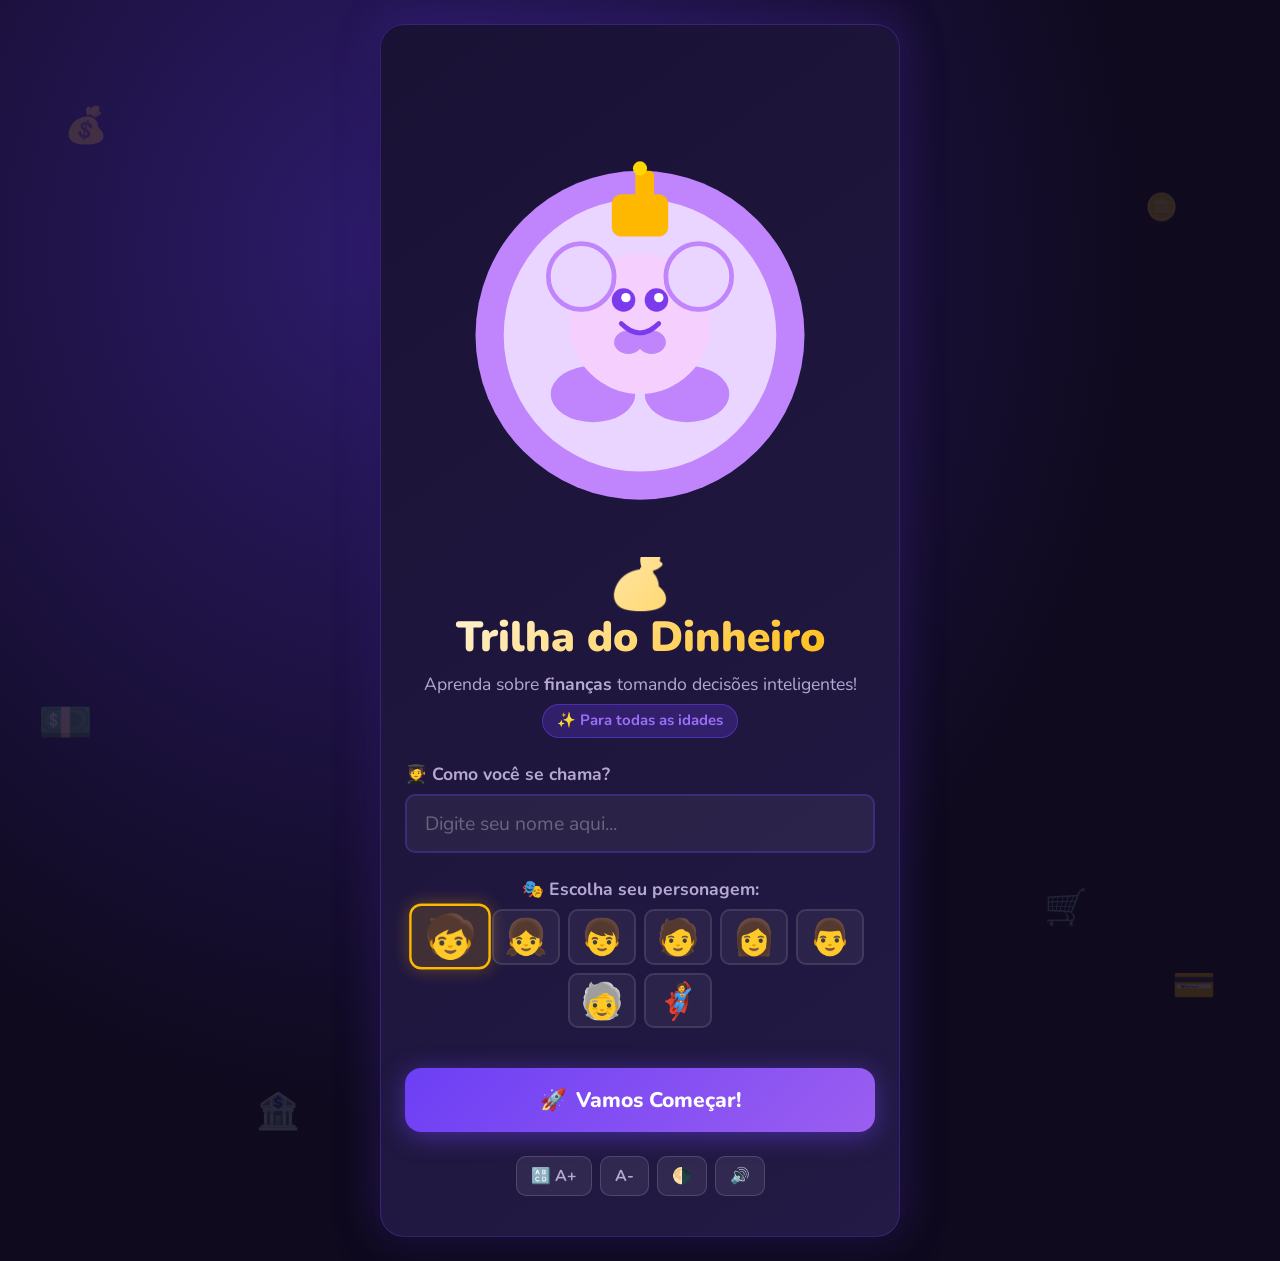
==== trilha-financeira/index.html @ 8b94f1dd "Add files via upload" ====
<!DOCTYPE html>
<html lang="pt-BR">
<head>
  <meta charset="UTF-8" />
  <meta name="viewport" content="width=device-width, initial-scale=1.0" />
  <title>Trilha do Dinheiro 💰 — Aprenda sobre Finanças!</title>
  <meta name="description" content="Jogo educativo de trilha financeira para alunos aprenderem sobre dinheiro, economias e escolhas inteligentes." />
  <link rel="preconnect" href="https://fonts.googleapis.com" />
  <link rel="preconnect" href="https://fonts.gstatic.com" crossorigin />
  <link href="https://fonts.googleapis.com/css2?family=Nunito:wght@400;600;700;800;900&display=swap" rel="stylesheet" />
  <link rel="stylesheet" href="style.css" />
</head>
<body>

  <!-- SKIP LINK para acessibilidade -->
  <a href="#main-content" class="skip-link">Pular para o conteúdo principal</a>

  <!-- TELA 1: BEM-VINDO -->
  <div id="screen-welcome" class="screen active" role="main" aria-label="Tela de boas-vindas">
    <div class="welcome-bg">
      <div class="floating-coins" aria-hidden="true">
        <span class="coin c1">💰</span>
        <span class="coin c2">🪙</span>
        <span class="coin c3">💵</span>
        <span class="coin c4">🏦</span>
        <span class="coin c5">💳</span>
        <span class="coin c6">🛒</span>
      </div>
      <div class="welcome-card" id="main-content">
        <div class="mascot-container" aria-hidden="true">
          <img src="mascot.svg" alt="" class="mascot-img" id="mascot-welcome" />
        </div>
        <h1 class="welcome-title">
          <span class="emoji-big" aria-hidden="true">💰</span><br />
          Trilha do Dinheiro
        </h1>
        <p class="welcome-subtitle">
          Aprenda sobre <strong>finanças</strong> tomando decisões inteligentes!<br />
          <span class="tag-badge">✨ Para todas as idades</span>
        </p>

        <div class="name-section">
          <label for="player-name" class="name-label">
            <span aria-hidden="true">🧑‍🎓</span> Como você se chama?
          </label>
          <input
            type="text"
            id="player-name"
            class="name-input"
            placeholder="Digite seu nome aqui..."
            maxlength="30"
            aria-required="true"
            autocomplete="given-name"
          />
        </div>

        <div class="avatar-section" role="group" aria-label="Escolha seu avatar">
          <p class="avatar-label"><span aria-hidden="true">🎭</span> Escolha seu personagem:</p>
          <div class="avatar-grid">
            <button class="avatar-btn active" data-avatar="🧒" aria-label="Criança" aria-pressed="true">🧒</button>
            <button class="avatar-btn" data-avatar="👧" aria-label="Menina" aria-pressed="false">👧</button>
            <button class="avatar-btn" data-avatar="👦" aria-label="Menino" aria-pressed="false">👦</button>
            <button class="avatar-btn" data-avatar="🧑" aria-label="Jovem" aria-pressed="false">🧑</button>
            <button class="avatar-btn" data-avatar="👩" aria-label="Mulher jovem" aria-pressed="false">👩</button>
            <button class="avatar-btn" data-avatar="👨" aria-label="Homem jovem" aria-pressed="false">👨</button>
            <button class="avatar-btn" data-avatar="🧓" aria-label="Pessoa mais velha" aria-pressed="false">🧓</button>
            <button class="avatar-btn" data-avatar="🦸" aria-label="Super-herói" aria-pressed="false">🦸</button>
          </div>
        </div>

        <button id="start-btn" class="btn-primary pulse-anim" aria-label="Iniciar o jogo">
          <span aria-hidden="true">🚀</span> Vamos Começar!
        </button>

        <div class="accessibility-bar" role="group" aria-label="Opções de acessibilidade">
          <button class="acc-btn" id="btn-fontup" title="Aumentar letra" aria-label="Aumentar tamanho da letra">
            <span aria-hidden="true">🔠</span> A+
          </button>
          <button class="acc-btn" id="btn-fontdown" title="Diminuir letra" aria-label="Diminuir tamanho da letra">
            A-
          </button>
          <button class="acc-btn" id="btn-contrast" title="Alto contraste" aria-label="Alternar alto contraste">
            <span aria-hidden="true">🌗</span>
          </button>
          <button class="acc-btn" id="btn-audio" title="Leitura em voz alta" aria-label="Ativar ou desativar leitura em voz alta">
            <span aria-hidden="true">🔊</span>
          </button>
        </div>
      </div>
    </div>
  </div>

  <!-- TELA 2: JOGO -->
  <div id="screen-game" class="screen" role="main" aria-label="Tela do jogo" aria-live="polite">
    <!-- HUD -->
    <header class="hud" role="banner">
      <div class="hud-player">
        <span id="hud-avatar" class="hud-avatar" aria-hidden="true">🧒</span>
        <span id="hud-name" class="hud-name">Jogador</span>
      </div>
      <div class="hud-center">
        <div class="hud-stat" role="status" aria-label="Dinheiro atual">
          <span aria-hidden="true">💵</span>
          <span id="hud-money">R$ 100,00</span>
        </div>
        <div class="hud-stat" role="status" aria-label="Poupança atual">
          <span aria-hidden="true">🏦</span>
          <span id="hud-savings">R$ 0,00</span>
        </div>
        <div class="hud-stat" role="status" aria-label="Felicidade">
          <span aria-hidden="true">😊</span>
          <span id="hud-happiness">5/10</span>
        </div>
      </div>
      <div class="hud-progress">
        <span class="progress-label" aria-label="Progresso do jogo">Fase <span id="hud-phase">1</span>/10</span>
        <div class="progress-bar-wrap" role="progressbar" aria-valuenow="1" aria-valuemin="1" aria-valuemax="10">
          <div class="progress-bar-fill" id="progress-fill"></div>
        </div>
      </div>
    </header>

    <!-- TRILHA VISUAL -->
    <div class="trail-container" aria-hidden="true">
      <div class="trail-track" id="trail-track"></div>
    </div>

    <!-- CARD DO CENÁRIO -->
    <main class="scenario-area">
      <div class="scenario-card" id="scenario-card">
        <div class="scenario-header">
          <span class="scenario-icon" id="scenario-icon" aria-hidden="true">🏠</span>
          <div>
            <h2 class="scenario-phase" id="scenario-phase-label">Fase 1 de 10</h2>
            <h3 class="scenario-title" id="scenario-title">Título do cenário</h3>
          </div>
        </div>
        <div class="scenario-tip-banner" id="tip-banner" role="note" aria-label="Dica educacional">
          <span aria-hidden="true">💡</span> <span id="tip-text"></span>
        </div>
        <p class="scenario-desc" id="scenario-desc">Descrição do cenário</p>

        <div class="choices-grid" id="choices-grid" role="group" aria-label="Suas escolhas"></div>

        <button class="btn-audio-scenario" id="btn-read-aloud" aria-label="Ler cenário em voz alta">
          <span aria-hidden="true">🔊</span> Ouvir
        </button>
      </div>
    </main>
  </div>

  <!-- TELA 3: FEEDBACK DA ESCOLHA -->
  <div id="screen-feedback" class="screen" role="dialog" aria-modal="true" aria-label="Resultado da sua escolha">
    <div class="feedback-card" id="feedback-card">
      <div class="feedback-emoji" id="feedback-emoji" aria-hidden="true">🎉</div>
      <h2 class="feedback-title" id="feedback-title">Boa escolha!</h2>
      <p class="feedback-msg" id="feedback-msg">Mensagem de feedback</p>
      <div class="feedback-changes" id="feedback-changes" aria-live="polite"></div>
      <div class="feedback-lesson" id="feedback-lesson" role="note">
        <span aria-hidden="true">📚</span> <span id="lesson-text"></span>
      </div>
      <button class="btn-primary" id="btn-next" aria-label="Continuar para a próxima fase">
        <span aria-hidden="true">➡️</span> Continuar
      </button>
    </div>
  </div>

  <!-- TELA 4: FIM DO JOGO -->
  <div id="screen-end" class="screen" role="main" aria-label="Tela de resultado final">
    <div class="end-card">
      <div class="end-confetti" aria-hidden="true" id="confetti-area"></div>
      <div class="end-avatar" id="end-avatar" aria-hidden="true">🧒</div>
      <h1 class="end-title">Parabéns, <span id="end-name">Jogador</span>!</h1>
      <p class="end-subtitle" id="end-subtitle">Você completou a Trilha do Dinheiro!</p>

      <div class="end-stats">
        <div class="end-stat-card">
          <span aria-hidden="true">💵</span>
          <strong>Dinheiro Final</strong>
          <span id="end-money">R$ 0,00</span>
        </div>
        <div class="end-stat-card">
          <span aria-hidden="true">🏦</span>
          <strong>Poupança</strong>
          <span id="end-savings">R$ 0,00</span>
        </div>
        <div class="end-stat-card">
          <span aria-hidden="true">😊</span>
          <strong>Felicidade</strong>
          <span id="end-happiness">0/10</span>
        </div>
      </div>

      <div class="medal-area" id="medal-area" aria-label="Sua medalha" role="img"></div>

      <div class="lessons-recap" id="lessons-recap" aria-label="Lições aprendidas">
        <h2><span aria-hidden="true">📚</span> O que você aprendeu:</h2>
        <ul id="lessons-list"></ul>
      </div>

      <div class="end-actions">
        <button class="btn-primary" id="btn-restart" aria-label="Jogar novamente">
          <span aria-hidden="true">🔄</span> Jogar Novamente
        </button>
        <button class="btn-secondary" id="btn-share" aria-label="Compartilhar resultado">
          <span aria-hidden="true">🌟</span> Compartilhar
        </button>
      </div>
    </div>
  </div>

  <!-- Mascot SVG inline embutido como fallback -->
  <script src="game.js"></script>
</body>
</html>
---- trilha-financeira/style.css ----
/* ============================================================
   TRILHA DO DINHEIRO — CSS Principal
   Design inclusivo, vibrante e acessível
   ============================================================ */

/* ── Design Tokens ──────────────────────────────────────── */
:root {
  --clr-primary:       #6C3FF5;
  --clr-primary-light: #9B6FF8;
  --clr-secondary:     #FFB800;
  --clr-success:       #22C55E;
  --clr-danger:        #EF4444;
  --clr-warning:       #F59E0B;
  --clr-info:          #3B82F6;

  --bg-dark:   #0F0A1E;
  --bg-card:   #1A1235;
  --bg-card2:  #231A45;
  --text-main: #F0ECF8;
  --text-mute: #B5A9D4;

  --radius-lg: 24px;
  --radius-md: 16px;
  --radius-sm: 10px;

  --shadow-glow: 0 0 40px rgba(108,63,245,0.4);
  --shadow-card: 0 8px 40px rgba(0,0,0,0.5);

  --font-size-base: 1.1rem;
  --transition: 0.25s ease;

  --space-sm: 8px;
  --space-md: 16px;
  --space-lg: 24px;
  --space-xl: 40px;
}

/* ── Alto Contraste ──────────────────────────────────────── */
body.high-contrast {
  --clr-primary:       #FFFF00;
  --clr-secondary:     #00FFFF;
  --bg-dark:           #000000;
  --bg-card:           #111111;
  --bg-card2:          #1A1A1A;
  --text-main:         #FFFFFF;
  --text-mute:         #DDDDDD;
  --shadow-glow:       0 0 20px #FFFF00;
}

/* ── Reset & Base ─────────────────────────────────────────── */
*, *::before, *::after { box-sizing: border-box; margin: 0; padding: 0; }

html {
  font-size: var(--font-size-base);
  scroll-behavior: smooth;
}

body {
  font-family: 'Nunito', sans-serif;
  background: var(--bg-dark);
  color: var(--text-main);
  min-height: 100vh;
  overflow-x: hidden;
}

/* ── Skip Link ────────────────────────────────────────────── */
.skip-link {
  position: absolute;
  top: -100px;
  left: 16px;
  background: var(--clr-primary);
  color: #fff;
  padding: 10px 20px;
  border-radius: var(--radius-sm);
  font-weight: 800;
  z-index: 9999;
  transition: top var(--transition);
}
.skip-link:focus { top: 16px; }

/* ── Screens ─────────────────────────────────────────────── */
.screen {
  display: none;
  min-height: 100vh;
}
.screen.active { display: flex; flex-direction: column; }

/* ══════════════════════════════════════════════════════════
   TELA 1 — BOAS-VINDAS
   ══════════════════════════════════════════════════════════ */
.welcome-bg {
  min-height: 100vh;
  background: radial-gradient(ellipse at 30% 20%, #2D1B6B 0%, #0F0A1E 60%),
              radial-gradient(ellipse at 80% 80%, #1A0F3A 0%, transparent 60%);
  display: flex;
  align-items: center;
  justify-content: center;
  padding: var(--space-lg);
  position: relative;
  overflow: hidden;
}

/* Moedas flutuantes decorativas */
.floating-coins {
  position: absolute;
  inset: 0;
  pointer-events: none;
}
.coin {
  position: absolute;
  font-size: 2rem;
  animation: floatCoin 6s ease-in-out infinite;
  opacity: 0.15;
}
.c1 { top: 8%;  left: 5%;  animation-delay: 0s;   }
.c2 { top: 15%; right: 8%; animation-delay: 1s;   font-size: 1.5rem; }
.c3 { top: 55%; left: 3%;  animation-delay: 2s;   font-size: 2.5rem; }
.c4 { bottom: 10%; left: 20%; animation-delay: 0.5s; }
.c5 { bottom: 20%; right: 5%; animation-delay: 1.5s; }
.c6 { top: 70%; right: 15%; animation-delay: 3s;  }

@keyframes floatCoin {
  0%, 100% { transform: translateY(0) rotate(0deg); }
  50%       { transform: translateY(-20px) rotate(15deg); }
}

/* Card de boas-vindas */
.welcome-card {
  background: linear-gradient(145deg, var(--bg-card), var(--bg-card2));
  border: 1px solid rgba(108,63,245,0.3);
  border-radius: var(--radius-lg);
  padding: var(--space-xl) var(--space-lg);
  max-width: 520px;
  width: 100%;
  box-shadow: var(--shadow-card), var(--shadow-glow);
  position: relative;
  z-index: 2;
  text-align: center;
}

.mascot-container { margin-bottom: var(--space-md); }
.mascot-img {
  width: 110px;
  height: 110px;
  object-fit: contain;
  filter: drop-shadow(0 4px 20px rgba(108,63,245,0.5));
}

.emoji-big { font-size: 3rem; line-height: 1; }

.welcome-title {
  font-size: 2.4rem;
  font-weight: 900;
  background: linear-gradient(135deg, #fff 0%, var(--clr-secondary) 100%);
  -webkit-background-clip: text;
  -webkit-text-fill-color: transparent;
  background-clip: text;
  line-height: 1.2;
  margin-bottom: var(--space-sm);
}

.welcome-subtitle {
  color: var(--text-mute);
  font-size: 1rem;
  line-height: 1.6;
  margin-bottom: var(--space-lg);
}

.tag-badge {
  display: inline-block;
  background: rgba(108,63,245,0.25);
  border: 1px solid rgba(108,63,245,0.5);
  color: var(--clr-primary-light);
  padding: 4px 14px;
  border-radius: 999px;
  font-size: 0.85rem;
  font-weight: 700;
  margin-top: 6px;
}

/* Input de nome */
.name-section { margin-bottom: var(--space-lg); text-align: left; }
.name-label {
  display: block;
  font-size: 1rem;
  font-weight: 700;
  margin-bottom: var(--space-sm);
  color: var(--text-mute);
}
.name-input {
  width: 100%;
  padding: 14px 18px;
  border-radius: var(--radius-sm);
  border: 2px solid rgba(108,63,245,0.3);
  background: rgba(255,255,255,0.05);
  color: var(--text-main);
  font-family: 'Nunito', sans-serif;
  font-size: 1.1rem;
  transition: border-color var(--transition), box-shadow var(--transition);
  outline: none;
}
.name-input:focus {
  border-color: var(--clr-primary);
  box-shadow: 0 0 0 4px rgba(108,63,245,0.2);
}
.name-input::placeholder { color: rgba(255,255,255,0.3); }

/* Avatares */
.avatar-section { margin-bottom: var(--space-lg); }
.avatar-label {
  font-size: 1rem;
  font-weight: 700;
  color: var(--text-mute);
  margin-bottom: var(--space-sm);
}
.avatar-grid {
  display: flex;
  flex-wrap: wrap;
  gap: 8px;
  justify-content: center;
}
.avatar-btn {
  font-size: 2rem;
  background: rgba(255,255,255,0.05);
  border: 2px solid rgba(255,255,255,0.1);
  border-radius: var(--radius-sm);
  padding: 8px 10px;
  cursor: pointer;
  transition: transform var(--transition), border-color var(--transition), background var(--transition);
  line-height: 1;
}
.avatar-btn:hover {
  transform: scale(1.15);
  border-color: var(--clr-primary-light);
}
.avatar-btn.active, .avatar-btn[aria-pressed="true"] {
  border-color: var(--clr-secondary);
  background: rgba(255,184,0,0.15);
  transform: scale(1.2);
  box-shadow: 0 0 14px rgba(255,184,0,0.3);
}
.avatar-btn:focus-visible {
  outline: 3px solid var(--clr-secondary);
  outline-offset: 3px;
}

/* Botões principais */
.btn-primary {
  display: inline-flex;
  align-items: center;
  gap: 10px;
  justify-content: center;
  background: linear-gradient(135deg, var(--clr-primary), #9B5EF0);
  color: #fff;
  border: none;
  border-radius: var(--radius-md);
  padding: 18px 36px;
  font-family: 'Nunito', sans-serif;
  font-size: 1.2rem;
  font-weight: 800;
  cursor: pointer;
  transition: transform var(--transition), box-shadow var(--transition), filter var(--transition);
  width: 100%;
  box-shadow: 0 4px 24px rgba(108,63,245,0.5);
  margin-top: var(--space-md);
}
.btn-primary:hover  { transform: translateY(-3px); box-shadow: 0 8px 30px rgba(108,63,245,0.7); }
.btn-primary:active { transform: translateY(0); }
.btn-primary:focus-visible { outline: 3px solid var(--clr-secondary); outline-offset: 4px; }

.btn-secondary {
  display: inline-flex;
  align-items: center;
  gap: 10px;
  justify-content: center;
  background: transparent;
  color: var(--clr-secondary);
  border: 2px solid var(--clr-secondary);
  border-radius: var(--radius-md);
  padding: 16px 32px;
  font-family: 'Nunito', sans-serif;
  font-size: 1.1rem;
  font-weight: 800;
  cursor: pointer;
  transition: all var(--transition);
  width: 100%;
  margin-top: var(--space-md);
}
.btn-secondary:hover { background: rgba(255,184,0,0.1); transform: translateY(-2px); }
.btn-secondary:focus-visible { outline: 3px solid var(--clr-secondary); outline-offset: 4px; }

/* Pulse animação */
.pulse-anim { animation: pulseBtn 2.5s ease-in-out infinite; }
@keyframes pulseBtn {
  0%, 100% { box-shadow: 0 4px 24px rgba(108,63,245,0.5); }
  50%       { box-shadow: 0 4px 40px rgba(108,63,245,0.9), 0 0 60px rgba(108,63,245,0.3); }
}

/* Barra de acessibilidade */
.accessibility-bar {
  display: flex;
  gap: 8px;
  justify-content: center;
  margin-top: var(--space-lg);
  flex-wrap: wrap;
}
.acc-btn {
  background: rgba(255,255,255,0.07);
  border: 1px solid rgba(255,255,255,0.15);
  color: var(--text-mute);
  border-radius: var(--radius-sm);
  padding: 8px 14px;
  font-family: 'Nunito', sans-serif;
  font-size: 0.9rem;
  font-weight: 700;
  cursor: pointer;
  transition: all var(--transition);
}
.acc-btn:hover { background: rgba(108,63,245,0.2); color: #fff; border-color: var(--clr-primary); }
.acc-btn:focus-visible { outline: 3px solid var(--clr-secondary); outline-offset: 3px; }
.acc-btn.active { background: rgba(108,63,245,0.35); color: #fff; border-color: var(--clr-primary); }

/* ══════════════════════════════════════════════════════════
   TELA 2 — JOGO
   ══════════════════════════════════════════════════════════ */
#screen-game {
  background: linear-gradient(180deg, #0F0A1E 0%, #1A0F3A 100%);
}

/* HUD */
.hud {
  background: rgba(26,18,53,0.95);
  backdrop-filter: blur(12px);
  border-bottom: 1px solid rgba(108,63,245,0.25);
  padding: 12px var(--space-lg);
  display: flex;
  align-items: center;
  gap: var(--space-lg);
  flex-wrap: wrap;
  position: sticky;
  top: 0;
  z-index: 100;
}
.hud-player { display: flex; align-items: center; gap: 10px; }
.hud-avatar { font-size: 2rem; }
.hud-name   { font-weight: 800; font-size: 1rem; color: var(--text-main); }
.hud-center { display: flex; gap: var(--space-lg); flex: 1; justify-content: center; flex-wrap: wrap; }
.hud-stat {
  display: flex;
  align-items: center;
  gap: 6px;
  background: rgba(255,255,255,0.05);
  border: 1px solid rgba(255,255,255,0.1);
  border-radius: 999px;
  padding: 6px 16px;
  font-size: 0.95rem;
  font-weight: 700;
}
.hud-progress { display: flex; flex-direction: column; align-items: flex-end; gap: 4px; min-width: 120px; }
.progress-label { font-size: 0.85rem; color: var(--text-mute); font-weight: 700; }
.progress-bar-wrap {
  width: 120px;
  height: 8px;
  background: rgba(255,255,255,0.1);
  border-radius: 999px;
  overflow: hidden;
}
.progress-bar-fill {
  height: 100%;
  background: linear-gradient(90deg, var(--clr-primary), var(--clr-secondary));
  border-radius: 999px;
  width: 10%;
  transition: width 0.6s ease;
}

/* Trilha visual */
.trail-container {
  padding: var(--space-md) var(--space-lg);
  overflow-x: auto;
  scrollbar-width: thin;
  scrollbar-color: rgba(108,63,245,0.4) transparent;
}
.trail-track {
  display: flex;
  gap: 6px;
  align-items: center;
  min-width: max-content;
  padding: 8px 0;
}
.trail-step {
  width: 38px;
  height: 38px;
  border-radius: 50%;
  display: flex;
  align-items: center;
  justify-content: center;
  font-size: 1.1rem;
  border: 3px solid rgba(255,255,255,0.1);
  background: rgba(255,255,255,0.05);
  position: relative;
  transition: all 0.4s ease;
}
.trail-step.done    { background: var(--clr-success); border-color: var(--clr-success); }
.trail-step.current { background: var(--clr-primary); border-color: var(--clr-secondary); box-shadow: 0 0 18px rgba(108,63,245,0.6), 0 0 0 4px rgba(255,184,0,0.3); transform: scale(1.15); }
.trail-step.future  { opacity: 0.35; }
.trail-connector {
  width: 20px;
  height: 3px;
  background: rgba(255,255,255,0.1);
  border-radius: 2px;
}
.trail-connector.done { background: var(--clr-success); }

/* Área do cenário */
.scenario-area {
  flex: 1;
  display: flex;
  align-items: flex-start;
  justify-content: center;
  padding: var(--space-lg);
}

.scenario-card {
  background: linear-gradient(145deg, var(--bg-card), var(--bg-card2));
  border: 1px solid rgba(108,63,245,0.25);
  border-radius: var(--radius-lg);
  padding: var(--space-xl) var(--space-lg);
  max-width: 680px;
  width: 100%;
  box-shadow: var(--shadow-card);
  animation: fadeSlideUp 0.4s ease;
}

@keyframes fadeSlideUp {
  from { opacity: 0; transform: translateY(24px); }
  to   { opacity: 1; transform: translateY(0); }
}

.scenario-header {
  display: flex;
  align-items: center;
  gap: var(--space-md);
  margin-bottom: var(--space-lg);
}
.scenario-icon { font-size: 3rem; }
.scenario-phase { font-size: 0.85rem; color: var(--text-mute); font-weight: 700; text-transform: uppercase; letter-spacing: 1px; }
.scenario-title { font-size: 1.5rem; font-weight: 900; color: var(--text-main); line-height: 1.2; }

/* Banner de dica */
.scenario-tip-banner {
  display: flex;
  align-items: flex-start;
  gap: 10px;
  background: rgba(255,184,0,0.1);
  border: 1px solid rgba(255,184,0,0.3);
  border-radius: var(--radius-sm);
  padding: 12px 16px;
  font-size: 0.92rem;
  color: var(--clr-secondary);
  font-weight: 600;
  margin-bottom: var(--space-lg);
  line-height: 1.5;
}
.scenario-tip-banner.hidden { display: none; }

.scenario-desc {
  font-size: 1.1rem;
  line-height: 1.7;
  color: var(--text-main);
  margin-bottom: var(--space-lg);
}

/* Grid de escolhas */
.choices-grid {
  display: grid;
  grid-template-columns: 1fr 1fr;
  gap: var(--space-md);
  margin-bottom: var(--space-lg);
}
@media (max-width: 500px) {
  .choices-grid { grid-template-columns: 1fr; }
}

.choice-btn {
  background: rgba(255,255,255,0.04);
  border: 2px solid rgba(108,63,245,0.25);
  border-radius: var(--radius-md);
  padding: var(--space-lg) var(--space-md);
  color: var(--text-main);
  font-family: 'Nunito', sans-serif;
  font-size: 1rem;
  font-weight: 700;
  cursor: pointer;
  transition: all var(--transition);
  text-align: center;
  display: flex;
  flex-direction: column;
  align-items: center;
  gap: 10px;
  line-height: 1.4;
}
.choice-btn .choice-icon { font-size: 2.2rem; }
.choice-btn:hover {
  border-color: var(--clr-primary);
  background: rgba(108,63,245,0.15);
  transform: translateY(-4px);
  box-shadow: 0 8px 24px rgba(108,63,245,0.3);
}
.choice-btn:focus-visible {
  outline: 3px solid var(--clr-secondary);
  outline-offset: 4px;
}
.choice-btn.chosen-good  { border-color: var(--clr-success); background: rgba(34,197,94,0.1); }
.choice-btn.chosen-bad   { border-color: var(--clr-danger);  background: rgba(239,68,68,0.1);  }
.choice-btn.chosen-mid   { border-color: var(--clr-warning); background: rgba(245,158,11,0.1); }

/* Botão de leitura em voz alta no cenário */
.btn-audio-scenario {
  background: rgba(255,255,255,0.05);
  border: 1px solid rgba(255,255,255,0.15);
  color: var(--text-mute);
  border-radius: var(--radius-sm);
  padding: 8px 18px;
  font-family: 'Nunito', sans-serif;
  font-size: 0.9rem;
  font-weight: 700;
  cursor: pointer;
  transition: all var(--transition);
  display: flex;
  align-items: center;
  gap: 6px;
}
.btn-audio-scenario:hover { background: rgba(108,63,245,0.2); color: #fff; }
.btn-audio-scenario:focus-visible { outline: 3px solid var(--clr-secondary); outline-offset: 3px; }

/* ══════════════════════════════════════════════════════════
   TELA 3 — FEEDBACK
   ══════════════════════════════════════════════════════════ */
#screen-feedback {
  align-items: center;
  justify-content: center;
  background: rgba(0,0,0,0.85);
  backdrop-filter: blur(8px);
  position: fixed;
  inset: 0;
  z-index: 200;
  padding: var(--space-lg);
}

.feedback-card {
  background: linear-gradient(145deg, var(--bg-card), var(--bg-card2));
  border-radius: var(--radius-lg);
  padding: var(--space-xl) var(--space-lg);
  max-width: 520px;
  width: 100%;
  text-align: center;
  box-shadow: var(--shadow-card), 0 0 60px rgba(108,63,245,0.3);
  animation: popIn 0.35s cubic-bezier(0.34,1.56,0.64,1);
}

@keyframes popIn {
  from { transform: scale(0.7); opacity: 0; }
  to   { transform: scale(1);   opacity: 1; }
}

.feedback-emoji { font-size: 5rem; line-height: 1; margin-bottom: var(--space-md); }
.feedback-title { font-size: 2rem; font-weight: 900; margin-bottom: var(--space-md); }
.feedback-title.good { color: var(--clr-success); }
.feedback-title.bad  { color: var(--clr-danger); }
.feedback-title.mid  { color: var(--clr-warning); }

.feedback-msg { font-size: 1.1rem; line-height: 1.6; color: var(--text-mute); margin-bottom: var(--space-lg); }

.feedback-changes {
  display: flex;
  gap: var(--space-md);
  justify-content: center;
  flex-wrap: wrap;
  margin-bottom: var(--space-lg);
}
.change-chip {
  padding: 8px 18px;
  border-radius: 999px;
  font-weight: 800;
  font-size: 0.95rem;
}
.change-chip.pos { background: rgba(34,197,94,0.15);  color: var(--clr-success); border: 1px solid var(--clr-success); }
.change-chip.neg { background: rgba(239,68,68,0.15);  color: var(--clr-danger);  border: 1px solid var(--clr-danger); }
.change-chip.neu { background: rgba(107,114,128,0.15); color: #9CA3AF;            border: 1px solid #374151; }

.feedback-lesson {
  background: rgba(59,130,246,0.1);
  border: 1px solid rgba(59,130,246,0.3);
  border-radius: var(--radius-sm);
  padding: 14px 18px;
  font-size: 0.95rem;
  color: #93C5FD;
  font-weight: 600;
  line-height: 1.5;
  margin-bottom: var(--space-lg);
  text-align: left;
  display: flex;
  gap: 10px;
  align-items: flex-start;
}

/* ══════════════════════════════════════════════════════════
   TELA 4 — FIM DO JOGO
   ══════════════════════════════════════════════════════════ */
#screen-end {
  align-items: center;
  justify-content: flex-start;
  overflow-y: auto;
  background: radial-gradient(ellipse at 50% 0%, #2D1B6B 0%, #0F0A1E 60%);
}

.end-card {
  max-width: 640px;
  width: 100%;
  margin: 0 auto;
  padding: var(--space-xl) var(--space-lg);
  text-align: center;
  position: relative;
}

.end-confetti {
  position: fixed;
  inset: 0;
  pointer-events: none;
  z-index: 0;
}

.end-avatar { font-size: 5rem; margin-bottom: var(--space-md); position: relative; z-index: 1; }

.end-title {
  font-size: 2.4rem;
  font-weight: 900;
  background: linear-gradient(135deg, #fff 0%, var(--clr-secondary) 100%);
  -webkit-background-clip: text;
  -webkit-text-fill-color: transparent;
  background-clip: text;
  margin-bottom: var(--space-sm);
  position: relative;
  z-index: 1;
}

.end-subtitle { font-size: 1.1rem; color: var(--text-mute); margin-bottom: var(--space-xl); position: relative; z-index: 1; }

.end-stats {
  display: grid;
  grid-template-columns: repeat(3, 1fr);
  gap: var(--space-md);
  margin-bottom: var(--space-xl);
  position: relative;
  z-index: 1;
}
@media (max-width: 480px) { .end-stats { grid-template-columns: 1fr; } }

.end-stat-card {
  background: rgba(255,255,255,0.05);
  border: 1px solid rgba(255,255,255,0.1);
  border-radius: var(--radius-md);
  padding: var(--space-lg) var(--space-md);
  display: flex;
  flex-direction: column;
  gap: 6px;
  align-items: center;
  font-size: 1.8rem;
}
.end-stat-card strong { font-size: 0.85rem; color: var(--text-mute); font-weight: 700; text-transform: uppercase; letter-spacing: 0.5px; }
.end-stat-card span   { font-size: 1.1rem; font-weight: 800; color: var(--text-main); }

.medal-area {
  font-size: 5rem;
  margin-bottom: var(--space-xl);
  position: relative;
  z-index: 1;
  animation: medalPop 0.6s cubic-bezier(0.34,1.56,0.64,1) 0.3s both;
}
@keyframes medalPop {
  from { transform: scale(0) rotate(-30deg); opacity: 0; }
  to   { transform: scale(1) rotate(0deg);   opacity: 1; }
}

.lessons-recap {
  background: rgba(255,255,255,0.04);
  border: 1px solid rgba(255,255,255,0.1);
  border-radius: var(--radius-md);
  padding: var(--space-lg);
  text-align: left;
  margin-bottom: var(--space-xl);
  position: relative;
  z-index: 1;
}
.lessons-recap h2 { font-size: 1.2rem; font-weight: 800; margin-bottom: var(--space-md); }
.lessons-recap ul { list-style: none; display: flex; flex-direction: column; gap: 10px; }
.lessons-recap li {
  display: flex;
  gap: 10px;
  align-items: flex-start;
  font-size: 0.95rem;
  line-height: 1.5;
  color: var(--text-mute);
}
.lessons-recap li::before { content: "✅"; font-size: 1rem; flex-shrink: 0; }

.end-actions {
  display: flex;
  flex-direction: column;
  gap: var(--space-md);
  position: relative;
  z-index: 1;
}

/* ── Confete ────────────────────────────────────────────── */
.confetti-piece {
  position: fixed;
  width: 12px;
  height: 12px;
  top: -20px;
  border-radius: 2px;
  animation: confettiFall linear infinite;
}
@keyframes confettiFall {
  0%   { transform: translateY(0) rotate(0deg); opacity: 1; }
  100% { transform: translateY(110vh) rotate(720deg); opacity: 0; }
}

/* ── Responsividade ─────────────────────────────────────── */
@media (max-width: 600px) {
  .hud { gap: var(--space-sm); padding: 10px; }
  .hud-center { gap: var(--space-sm); }
  .hud-stat { padding: 5px 10px; font-size: 0.85rem; }
  .scenario-card { padding: var(--space-lg) var(--space-md); }
  .welcome-title { font-size: 1.8rem; }
  .welcome-card { padding: var(--space-lg) var(--space-md); }
}

/* ── Foco visível global (acessibilidade) ───────────────── */
:focus-visible {
  outline: 3px solid var(--clr-secondary);
  outline-offset: 3px;
}

/* ── Scrollbar estilizada ───────────────────────────────── */
::-webkit-scrollbar       { width: 8px; }
::-webkit-scrollbar-track { background: rgba(255,255,255,0.04); }
::-webkit-scrollbar-thumb { background: rgba(108,63,245,0.5); border-radius: 4px; }
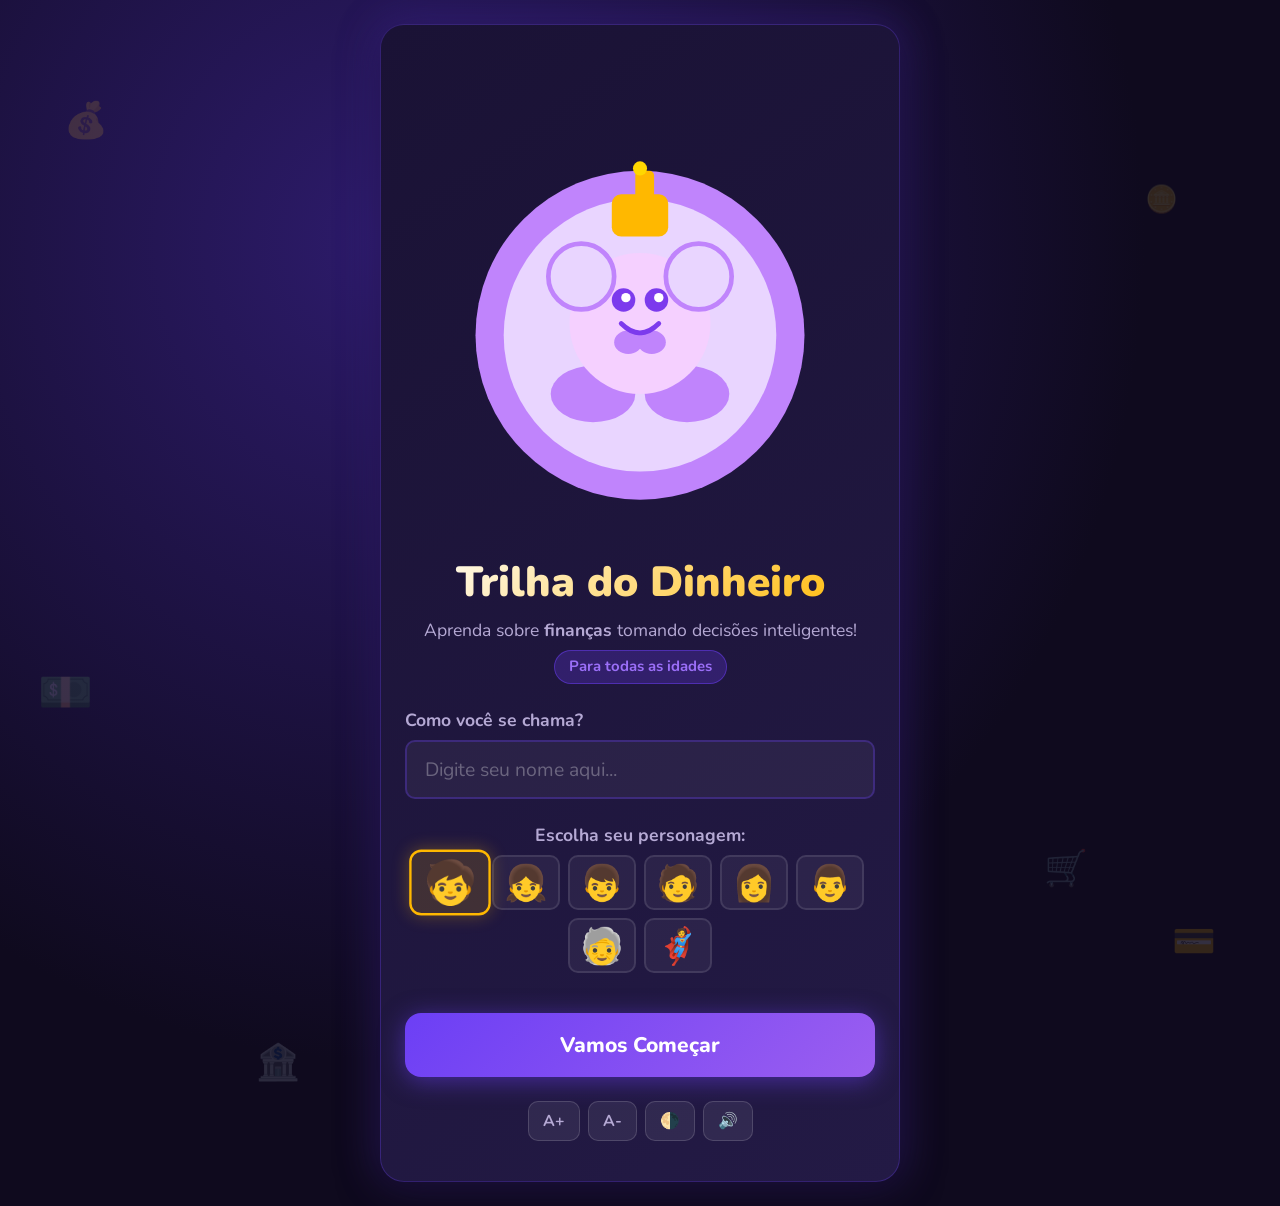
==== commit fc30abc6: "Add files via upload" ====
--- a/trilha-financeira/index.html
+++ b/trilha-financeira/index.html
@@ -1,15 +1,18 @@
 <!DOCTYPE html>
 <html lang="pt-BR">
+
 <head>
   <meta charset="UTF-8" />
   <meta name="viewport" content="width=device-width, initial-scale=1.0" />
-  <title>Trilha do Dinheiro 💰 — Aprenda sobre Finanças!</title>
-  <meta name="description" content="Jogo educativo de trilha financeira para alunos aprenderem sobre dinheiro, economias e escolhas inteligentes." />
+  <title>Trilha do Dinheiro — Aprenda sobre Finanças!</title>
+  <meta name="description"
+    content="Jogo educativo de trilha financeira para alunos aprenderem sobre dinheiro, economias e escolhas inteligentes." />
   <link rel="preconnect" href="https://fonts.googleapis.com" />
   <link rel="preconnect" href="https://fonts.gstatic.com" crossorigin />
   <link href="https://fonts.googleapis.com/css2?family=Nunito:wght@400;600;700;800;900&display=swap" rel="stylesheet" />
   <link rel="stylesheet" href="style.css" />
 </head>
+
 <body>
 
   <!-- SKIP LINK para acessibilidade -->
@@ -31,31 +34,23 @@
           <img src="mascot.svg" alt="" class="mascot-img" id="mascot-welcome" />
         </div>
         <h1 class="welcome-title">
-          <span class="emoji-big" aria-hidden="true">💰</span><br />
           Trilha do Dinheiro
         </h1>
         <p class="welcome-subtitle">
           Aprenda sobre <strong>finanças</strong> tomando decisões inteligentes!<br />
-          <span class="tag-badge">✨ Para todas as idades</span>
+          <span class="tag-badge">Para todas as idades</span>
         </p>
 
         <div class="name-section">
           <label for="player-name" class="name-label">
-            <span aria-hidden="true">🧑‍🎓</span> Como você se chama?
+            Como você se chama?
           </label>
-          <input
-            type="text"
-            id="player-name"
-            class="name-input"
-            placeholder="Digite seu nome aqui..."
-            maxlength="30"
-            aria-required="true"
-            autocomplete="given-name"
-          />
+          <input type="text" id="player-name" class="name-input" placeholder="Digite seu nome aqui..." maxlength="30"
+            aria-required="true" autocomplete="given-name" />
         </div>
 
         <div class="avatar-section" role="group" aria-label="Escolha seu avatar">
-          <p class="avatar-label"><span aria-hidden="true">🎭</span> Escolha seu personagem:</p>
+          <p class="avatar-label">Escolha seu personagem:</p>
           <div class="avatar-grid">
             <button class="avatar-btn active" data-avatar="🧒" aria-label="Criança" aria-pressed="true">🧒</button>
             <button class="avatar-btn" data-avatar="👧" aria-label="Menina" aria-pressed="false">👧</button>
@@ -69,12 +64,12 @@
         </div>
 
         <button id="start-btn" class="btn-primary pulse-anim" aria-label="Iniciar o jogo">
-          <span aria-hidden="true">🚀</span> Vamos Começar!
+          Vamos Começar
         </button>
 
         <div class="accessibility-bar" role="group" aria-label="Opções de acessibilidade">
           <button class="acc-btn" id="btn-fontup" title="Aumentar letra" aria-label="Aumentar tamanho da letra">
-            <span aria-hidden="true">🔠</span> A+
+            A+
           </button>
           <button class="acc-btn" id="btn-fontdown" title="Diminuir letra" aria-label="Diminuir tamanho da letra">
             A-
@@ -82,7 +77,8 @@
           <button class="acc-btn" id="btn-contrast" title="Alto contraste" aria-label="Alternar alto contraste">
             <span aria-hidden="true">🌗</span>
           </button>
-          <button class="acc-btn" id="btn-audio" title="Leitura em voz alta" aria-label="Ativar ou desativar leitura em voz alta">
+          <button class="acc-btn" id="btn-audio" title="Leitura em voz alta"
+            aria-label="Ativar ou desativar leitura em voz alta">
             <span aria-hidden="true">🔊</span>
           </button>
         </div>
@@ -100,15 +96,15 @@
       </div>
       <div class="hud-center">
         <div class="hud-stat" role="status" aria-label="Dinheiro atual">
-          <span aria-hidden="true">💵</span>
+          <span class="hud-label">Dinheiro:</span>
           <span id="hud-money">R$ 100,00</span>
         </div>
         <div class="hud-stat" role="status" aria-label="Poupança atual">
-          <span aria-hidden="true">🏦</span>
+          <span class="hud-label">Poupança:</span>
           <span id="hud-savings">R$ 0,00</span>
         </div>
         <div class="hud-stat" role="status" aria-label="Felicidade">
-          <span aria-hidden="true">😊</span>
+          <span class="hud-label">Felicidade:</span>
           <span id="hud-happiness">5/10</span>
         </div>
       </div>
@@ -129,21 +125,20 @@
     <main class="scenario-area">
       <div class="scenario-card" id="scenario-card">
         <div class="scenario-header">
-          <span class="scenario-icon" id="scenario-icon" aria-hidden="true">🏠</span>
           <div>
             <h2 class="scenario-phase" id="scenario-phase-label">Fase 1 de 10</h2>
             <h3 class="scenario-title" id="scenario-title">Título do cenário</h3>
           </div>
         </div>
         <div class="scenario-tip-banner" id="tip-banner" role="note" aria-label="Dica educacional">
-          <span aria-hidden="true">💡</span> <span id="tip-text"></span>
+          <span class="tip-badge">Dica</span> <span id="tip-text"></span>
         </div>
         <p class="scenario-desc" id="scenario-desc">Descrição do cenário</p>
 
         <div class="choices-grid" id="choices-grid" role="group" aria-label="Suas escolhas"></div>
 
         <button class="btn-audio-scenario" id="btn-read-aloud" aria-label="Ler cenário em voz alta">
-          <span aria-hidden="true">🔊</span> Ouvir
+          Ouvir cenário
         </button>
       </div>
     </main>
@@ -152,15 +147,14 @@
   <!-- TELA 3: FEEDBACK DA ESCOLHA -->
   <div id="screen-feedback" class="screen" role="dialog" aria-modal="true" aria-label="Resultado da sua escolha">
     <div class="feedback-card" id="feedback-card">
-      <div class="feedback-emoji" id="feedback-emoji" aria-hidden="true">🎉</div>
       <h2 class="feedback-title" id="feedback-title">Boa escolha!</h2>
       <p class="feedback-msg" id="feedback-msg">Mensagem de feedback</p>
       <div class="feedback-changes" id="feedback-changes" aria-live="polite"></div>
       <div class="feedback-lesson" id="feedback-lesson" role="note">
-        <span aria-hidden="true">📚</span> <span id="lesson-text"></span>
+        <span class="lesson-badge">Lição</span> <span id="lesson-text"></span>
       </div>
       <button class="btn-primary" id="btn-next" aria-label="Continuar para a próxima fase">
-        <span aria-hidden="true">➡️</span> Continuar
+        Continuar
       </button>
     </div>
   </div>
@@ -175,17 +169,14 @@
 
       <div class="end-stats">
         <div class="end-stat-card">
-          <span aria-hidden="true">💵</span>
           <strong>Dinheiro Final</strong>
           <span id="end-money">R$ 0,00</span>
         </div>
         <div class="end-stat-card">
-          <span aria-hidden="true">🏦</span>
           <strong>Poupança</strong>
           <span id="end-savings">R$ 0,00</span>
         </div>
         <div class="end-stat-card">
-          <span aria-hidden="true">😊</span>
           <strong>Felicidade</strong>
           <span id="end-happiness">0/10</span>
         </div>
@@ -194,16 +185,16 @@
       <div class="medal-area" id="medal-area" aria-label="Sua medalha" role="img"></div>
 
       <div class="lessons-recap" id="lessons-recap" aria-label="Lições aprendidas">
-        <h2><span aria-hidden="true">📚</span> O que você aprendeu:</h2>
+        <h2>O que você aprendeu:</h2>
         <ul id="lessons-list"></ul>
       </div>
 
       <div class="end-actions">
         <button class="btn-primary" id="btn-restart" aria-label="Jogar novamente">
-          <span aria-hidden="true">🔄</span> Jogar Novamente
+          Jogar Novamente
         </button>
         <button class="btn-secondary" id="btn-share" aria-label="Compartilhar resultado">
-          <span aria-hidden="true">🌟</span> Compartilhar
+          Compartilhar
         </button>
       </div>
     </div>
@@ -212,4 +203,5 @@
   <!-- Mascot SVG inline embutido como fallback -->
   <script src="game.js"></script>
 </body>
-</html>
+
+</html>
--- a/trilha-financeira/style.css
+++ b/trilha-financeira/style.css
@@ -5,17 +5,17 @@
 
 /* ── Design Tokens ──────────────────────────────────────── */
 :root {
-  --clr-primary:       #6C3FF5;
+  --clr-primary: #6C3FF5;
   --clr-primary-light: #9B6FF8;
-  --clr-secondary:     #FFB800;
-  --clr-success:       #22C55E;
-  --clr-danger:        #EF4444;
-  --clr-warning:       #F59E0B;
-  --clr-info:          #3B82F6;
-
-  --bg-dark:   #0F0A1E;
-  --bg-card:   #1A1235;
-  --bg-card2:  #231A45;
+  --clr-secondary: #FFB800;
+  --clr-success: #22C55E;
+  --clr-danger: #EF4444;
+  --clr-warning: #F59E0B;
+  --clr-info: #3B82F6;
+
+  --bg-dark: #0F0A1E;
+  --bg-card: #1A1235;
+  --bg-card2: #231A45;
   --text-main: #F0ECF8;
   --text-mute: #B5A9D4;
 
@@ -23,8 +23,8 @@
   --radius-md: 16px;
   --radius-sm: 10px;
 
-  --shadow-glow: 0 0 40px rgba(108,63,245,0.4);
-  --shadow-card: 0 8px 40px rgba(0,0,0,0.5);
+  --shadow-glow: 0 0 40px rgba(108, 63, 245, 0.4);
+  --shadow-card: 0 8px 40px rgba(0, 0, 0, 0.5);
 
   --font-size-base: 1.1rem;
   --transition: 0.25s ease;
@@ -37,18 +37,24 @@
 
 /* ── Alto Contraste ──────────────────────────────────────── */
 body.high-contrast {
-  --clr-primary:       #FFFF00;
-  --clr-secondary:     #00FFFF;
-  --bg-dark:           #000000;
-  --bg-card:           #111111;
-  --bg-card2:          #1A1A1A;
-  --text-main:         #FFFFFF;
-  --text-mute:         #DDDDDD;
-  --shadow-glow:       0 0 20px #FFFF00;
+  --clr-primary: #FFFF00;
+  --clr-secondary: #00FFFF;
+  --bg-dark: #000000;
+  --bg-card: #111111;
+  --bg-card2: #1A1A1A;
+  --text-main: #FFFFFF;
+  --text-mute: #DDDDDD;
+  --shadow-glow: 0 0 20px #FFFF00;
 }
 
 /* ── Reset & Base ─────────────────────────────────────────── */
-*, *::before, *::after { box-sizing: border-box; margin: 0; padding: 0; }
+*,
+*::before,
+*::after {
+  box-sizing: border-box;
+  margin: 0;
+  padding: 0;
+}
 
 html {
   font-size: var(--font-size-base);
@@ -76,14 +82,21 @@
   z-index: 9999;
   transition: top var(--transition);
 }
-.skip-link:focus { top: 16px; }
+
+.skip-link:focus {
+  top: 16px;
+}
 
 /* ── Screens ─────────────────────────────────────────────── */
 .screen {
   display: none;
   min-height: 100vh;
 }
-.screen.active { display: flex; flex-direction: column; }
+
+.screen.active {
+  display: flex;
+  flex-direction: column;
+}
 
 /* ══════════════════════════════════════════════════════════
    TELA 1 — BOAS-VINDAS
@@ -91,7 +104,7 @@
 .welcome-bg {
   min-height: 100vh;
   background: radial-gradient(ellipse at 30% 20%, #2D1B6B 0%, #0F0A1E 60%),
-              radial-gradient(ellipse at 80% 80%, #1A0F3A 0%, transparent 60%);
+    radial-gradient(ellipse at 80% 80%, #1A0F3A 0%, transparent 60%);
   display: flex;
   align-items: center;
   justify-content: center;
@@ -106,28 +119,68 @@
   inset: 0;
   pointer-events: none;
 }
+
 .coin {
   position: absolute;
   font-size: 2rem;
   animation: floatCoin 6s ease-in-out infinite;
   opacity: 0.15;
 }
-.c1 { top: 8%;  left: 5%;  animation-delay: 0s;   }
-.c2 { top: 15%; right: 8%; animation-delay: 1s;   font-size: 1.5rem; }
-.c3 { top: 55%; left: 3%;  animation-delay: 2s;   font-size: 2.5rem; }
-.c4 { bottom: 10%; left: 20%; animation-delay: 0.5s; }
-.c5 { bottom: 20%; right: 5%; animation-delay: 1.5s; }
-.c6 { top: 70%; right: 15%; animation-delay: 3s;  }
+
+.c1 {
+  top: 8%;
+  left: 5%;
+  animation-delay: 0s;
+}
+
+.c2 {
+  top: 15%;
+  right: 8%;
+  animation-delay: 1s;
+  font-size: 1.5rem;
+}
+
+.c3 {
+  top: 55%;
+  left: 3%;
+  animation-delay: 2s;
+  font-size: 2.5rem;
+}
+
+.c4 {
+  bottom: 10%;
+  left: 20%;
+  animation-delay: 0.5s;
+}
+
+.c5 {
+  bottom: 20%;
+  right: 5%;
+  animation-delay: 1.5s;
+}
+
+.c6 {
+  top: 70%;
+  right: 15%;
+  animation-delay: 3s;
+}
 
 @keyframes floatCoin {
-  0%, 100% { transform: translateY(0) rotate(0deg); }
-  50%       { transform: translateY(-20px) rotate(15deg); }
+
+  0%,
+  100% {
+    transform: translateY(0) rotate(0deg);
+  }
+
+  50% {
+    transform: translateY(-20px) rotate(15deg);
+  }
 }
 
 /* Card de boas-vindas */
 .welcome-card {
   background: linear-gradient(145deg, var(--bg-card), var(--bg-card2));
-  border: 1px solid rgba(108,63,245,0.3);
+  border: 1px solid rgba(108, 63, 245, 0.3);
   border-radius: var(--radius-lg);
   padding: var(--space-xl) var(--space-lg);
   max-width: 520px;
@@ -138,15 +191,21 @@
   text-align: center;
 }
 
-.mascot-container { margin-bottom: var(--space-md); }
+.mascot-container {
+  margin-bottom: var(--space-md);
+}
+
 .mascot-img {
   width: 110px;
   height: 110px;
   object-fit: contain;
-  filter: drop-shadow(0 4px 20px rgba(108,63,245,0.5));
-}
-
-.emoji-big { font-size: 3rem; line-height: 1; }
+  filter: drop-shadow(0 4px 20px rgba(108, 63, 245, 0.5));
+}
+
+.emoji-big {
+  font-size: 3rem;
+  line-height: 1;
+}
 
 .welcome-title {
   font-size: 2.4rem;
@@ -168,8 +227,8 @@
 
 .tag-badge {
   display: inline-block;
-  background: rgba(108,63,245,0.25);
-  border: 1px solid rgba(108,63,245,0.5);
+  background: rgba(108, 63, 245, 0.25);
+  border: 1px solid rgba(108, 63, 245, 0.5);
   color: var(--clr-primary-light);
   padding: 4px 14px;
   border-radius: 999px;
@@ -179,7 +238,11 @@
 }
 
 /* Input de nome */
-.name-section { margin-bottom: var(--space-lg); text-align: left; }
+.name-section {
+  margin-bottom: var(--space-lg);
+  text-align: left;
+}
+
 .name-label {
   display: block;
   font-size: 1rem;
@@ -187,58 +250,72 @@
   margin-bottom: var(--space-sm);
   color: var(--text-mute);
 }
+
 .name-input {
   width: 100%;
   padding: 14px 18px;
   border-radius: var(--radius-sm);
-  border: 2px solid rgba(108,63,245,0.3);
-  background: rgba(255,255,255,0.05);
+  border: 2px solid rgba(108, 63, 245, 0.3);
+  background: rgba(255, 255, 255, 0.05);
   color: var(--text-main);
   font-family: 'Nunito', sans-serif;
   font-size: 1.1rem;
   transition: border-color var(--transition), box-shadow var(--transition);
   outline: none;
 }
+
 .name-input:focus {
   border-color: var(--clr-primary);
-  box-shadow: 0 0 0 4px rgba(108,63,245,0.2);
-}
-.name-input::placeholder { color: rgba(255,255,255,0.3); }
+  box-shadow: 0 0 0 4px rgba(108, 63, 245, 0.2);
+}
+
+.name-input::placeholder {
+  color: rgba(255, 255, 255, 0.3);
+}
 
 /* Avatares */
-.avatar-section { margin-bottom: var(--space-lg); }
+.avatar-section {
+  margin-bottom: var(--space-lg);
+}
+
 .avatar-label {
   font-size: 1rem;
   font-weight: 700;
   color: var(--text-mute);
   margin-bottom: var(--space-sm);
 }
+
 .avatar-grid {
   display: flex;
   flex-wrap: wrap;
   gap: 8px;
   justify-content: center;
 }
+
 .avatar-btn {
   font-size: 2rem;
-  background: rgba(255,255,255,0.05);
-  border: 2px solid rgba(255,255,255,0.1);
+  background: rgba(255, 255, 255, 0.05);
+  border: 2px solid rgba(255, 255, 255, 0.1);
   border-radius: var(--radius-sm);
   padding: 8px 10px;
   cursor: pointer;
   transition: transform var(--transition), border-color var(--transition), background var(--transition);
   line-height: 1;
 }
+
 .avatar-btn:hover {
   transform: scale(1.15);
   border-color: var(--clr-primary-light);
 }
-.avatar-btn.active, .avatar-btn[aria-pressed="true"] {
+
+.avatar-btn.active,
+.avatar-btn[aria-pressed="true"] {
   border-color: var(--clr-secondary);
-  background: rgba(255,184,0,0.15);
+  background: rgba(255, 184, 0, 0.15);
   transform: scale(1.2);
-  box-shadow: 0 0 14px rgba(255,184,0,0.3);
-}
+  box-shadow: 0 0 14px rgba(255, 184, 0, 0.3);
+}
+
 .avatar-btn:focus-visible {
   outline: 3px solid var(--clr-secondary);
   outline-offset: 3px;
@@ -261,12 +338,23 @@
   cursor: pointer;
   transition: transform var(--transition), box-shadow var(--transition), filter var(--transition);
   width: 100%;
-  box-shadow: 0 4px 24px rgba(108,63,245,0.5);
+  box-shadow: 0 4px 24px rgba(108, 63, 245, 0.5);
   margin-top: var(--space-md);
 }
-.btn-primary:hover  { transform: translateY(-3px); box-shadow: 0 8px 30px rgba(108,63,245,0.7); }
-.btn-primary:active { transform: translateY(0); }
-.btn-primary:focus-visible { outline: 3px solid var(--clr-secondary); outline-offset: 4px; }
+
+.btn-primary:hover {
+  transform: translateY(-3px);
+  box-shadow: 0 8px 30px rgba(108, 63, 245, 0.7);
+}
+
+.btn-primary:active {
+  transform: translateY(0);
+}
+
+.btn-primary:focus-visible {
+  outline: 3px solid var(--clr-secondary);
+  outline-offset: 4px;
+}
 
 .btn-secondary {
   display: inline-flex;
@@ -286,14 +374,32 @@
   width: 100%;
   margin-top: var(--space-md);
 }
-.btn-secondary:hover { background: rgba(255,184,0,0.1); transform: translateY(-2px); }
-.btn-secondary:focus-visible { outline: 3px solid var(--clr-secondary); outline-offset: 4px; }
+
+.btn-secondary:hover {
+  background: rgba(255, 184, 0, 0.1);
+  transform: translateY(-2px);
+}
+
+.btn-secondary:focus-visible {
+  outline: 3px solid var(--clr-secondary);
+  outline-offset: 4px;
+}
 
 /* Pulse animação */
-.pulse-anim { animation: pulseBtn 2.5s ease-in-out infinite; }
+.pulse-anim {
+  animation: pulseBtn 2.5s ease-in-out infinite;
+}
+
 @keyframes pulseBtn {
-  0%, 100% { box-shadow: 0 4px 24px rgba(108,63,245,0.5); }
-  50%       { box-shadow: 0 4px 40px rgba(108,63,245,0.9), 0 0 60px rgba(108,63,245,0.3); }
+
+  0%,
+  100% {
+    box-shadow: 0 4px 24px rgba(108, 63, 245, 0.5);
+  }
+
+  50% {
+    box-shadow: 0 4px 40px rgba(108, 63, 245, 0.9), 0 0 60px rgba(108, 63, 245, 0.3);
+  }
 }
 
 /* Barra de acessibilidade */
@@ -304,9 +410,10 @@
   margin-top: var(--space-lg);
   flex-wrap: wrap;
 }
+
 .acc-btn {
-  background: rgba(255,255,255,0.07);
-  border: 1px solid rgba(255,255,255,0.15);
+  background: rgba(255, 255, 255, 0.07);
+  border: 1px solid rgba(255, 255, 255, 0.15);
   color: var(--text-mute);
   border-radius: var(--radius-sm);
   padding: 8px 14px;
@@ -316,9 +423,23 @@
   cursor: pointer;
   transition: all var(--transition);
 }
-.acc-btn:hover { background: rgba(108,63,245,0.2); color: #fff; border-color: var(--clr-primary); }
-.acc-btn:focus-visible { outline: 3px solid var(--clr-secondary); outline-offset: 3px; }
-.acc-btn.active { background: rgba(108,63,245,0.35); color: #fff; border-color: var(--clr-primary); }
+
+.acc-btn:hover {
+  background: rgba(108, 63, 245, 0.2);
+  color: #fff;
+  border-color: var(--clr-primary);
+}
+
+.acc-btn:focus-visible {
+  outline: 3px solid var(--clr-secondary);
+  outline-offset: 3px;
+}
+
+.acc-btn.active {
+  background: rgba(108, 63, 245, 0.35);
+  color: #fff;
+  border-color: var(--clr-primary);
+}
 
 /* ══════════════════════════════════════════════════════════
    TELA 2 — JOGO
@@ -329,9 +450,9 @@
 
 /* HUD */
 .hud {
-  background: rgba(26,18,53,0.95);
+  background: rgba(26, 18, 53, 0.95);
   backdrop-filter: blur(12px);
-  border-bottom: 1px solid rgba(108,63,245,0.25);
+  border-bottom: 1px solid rgba(108, 63, 245, 0.25);
   padding: 12px var(--space-lg);
   display: flex;
   align-items: center;
@@ -341,30 +462,71 @@
   top: 0;
   z-index: 100;
 }
-.hud-player { display: flex; align-items: center; gap: 10px; }
-.hud-avatar { font-size: 2rem; }
-.hud-name   { font-weight: 800; font-size: 1rem; color: var(--text-main); }
-.hud-center { display: flex; gap: var(--space-lg); flex: 1; justify-content: center; flex-wrap: wrap; }
+
+.hud-player {
+  display: flex;
+  align-items: center;
+  gap: 10px;
+}
+
+.hud-avatar {
+  font-size: 2rem;
+}
+
+.hud-name {
+  font-weight: 800;
+  font-size: 1rem;
+  color: var(--text-main);
+}
+
+.hud-center {
+  display: flex;
+  gap: var(--space-lg);
+  flex: 1;
+  justify-content: center;
+  flex-wrap: wrap;
+}
+
 .hud-stat {
   display: flex;
   align-items: center;
   gap: 6px;
-  background: rgba(255,255,255,0.05);
-  border: 1px solid rgba(255,255,255,0.1);
+  background: rgba(255, 255, 255, 0.05);
+  border: 1px solid rgba(255, 255, 255, 0.1);
   border-radius: 999px;
   padding: 6px 16px;
   font-size: 0.95rem;
   font-weight: 700;
 }
-.hud-progress { display: flex; flex-direction: column; align-items: flex-end; gap: 4px; min-width: 120px; }
-.progress-label { font-size: 0.85rem; color: var(--text-mute); font-weight: 700; }
+
+.hud-label {
+  color: var(--text-mute);
+  font-size: 0.85rem;
+  font-weight: 700;
+}
+
+.hud-progress {
+  display: flex;
+  flex-direction: column;
+  align-items: flex-end;
+  gap: 4px;
+  min-width: 120px;
+}
+
+.progress-label {
+  font-size: 0.85rem;
+  color: var(--text-mute);
+  font-weight: 700;
+}
+
 .progress-bar-wrap {
   width: 120px;
   height: 8px;
-  background: rgba(255,255,255,0.1);
+  background: rgba(255, 255, 255, 0.1);
   border-radius: 999px;
   overflow: hidden;
 }
+
 .progress-bar-fill {
   height: 100%;
   background: linear-gradient(90deg, var(--clr-primary), var(--clr-secondary));
@@ -378,8 +540,9 @@
   padding: var(--space-md) var(--space-lg);
   overflow-x: auto;
   scrollbar-width: thin;
-  scrollbar-color: rgba(108,63,245,0.4) transparent;
-}
+  scrollbar-color: rgba(108, 63, 245, 0.4) transparent;
+}
+
 .trail-track {
   display: flex;
   gap: 6px;
@@ -387,6 +550,7 @@
   min-width: max-content;
   padding: 8px 0;
 }
+
 .trail-step {
   width: 38px;
   height: 38px;
@@ -395,21 +559,38 @@
   align-items: center;
   justify-content: center;
   font-size: 1.1rem;
-  border: 3px solid rgba(255,255,255,0.1);
-  background: rgba(255,255,255,0.05);
+  border: 3px solid rgba(255, 255, 255, 0.1);
+  background: rgba(255, 255, 255, 0.05);
   position: relative;
   transition: all 0.4s ease;
 }
-.trail-step.done    { background: var(--clr-success); border-color: var(--clr-success); }
-.trail-step.current { background: var(--clr-primary); border-color: var(--clr-secondary); box-shadow: 0 0 18px rgba(108,63,245,0.6), 0 0 0 4px rgba(255,184,0,0.3); transform: scale(1.15); }
-.trail-step.future  { opacity: 0.35; }
+
+.trail-step.done {
+  background: var(--clr-success);
+  border-color: var(--clr-success);
+}
+
+.trail-step.current {
+  background: var(--clr-primary);
+  border-color: var(--clr-secondary);
+  box-shadow: 0 0 18px rgba(108, 63, 245, 0.6), 0 0 0 4px rgba(255, 184, 0, 0.3);
+  transform: scale(1.15);
+}
+
+.trail-step.future {
+  opacity: 0.35;
+}
+
 .trail-connector {
   width: 20px;
   height: 3px;
-  background: rgba(255,255,255,0.1);
+  background: rgba(255, 255, 255, 0.1);
   border-radius: 2px;
 }
-.trail-connector.done { background: var(--clr-success); }
+
+.trail-connector.done {
+  background: var(--clr-success);
+}
 
 /* Área do cenário */
 .scenario-area {
@@ -422,7 +603,7 @@
 
 .scenario-card {
   background: linear-gradient(145deg, var(--bg-card), var(--bg-card2));
-  border: 1px solid rgba(108,63,245,0.25);
+  border: 1px solid rgba(108, 63, 245, 0.25);
   border-radius: var(--radius-lg);
   padding: var(--space-xl) var(--space-lg);
   max-width: 680px;
@@ -432,8 +613,15 @@
 }
 
 @keyframes fadeSlideUp {
-  from { opacity: 0; transform: translateY(24px); }
-  to   { opacity: 1; transform: translateY(0); }
+  from {
+    opacity: 0;
+    transform: translateY(24px);
+  }
+
+  to {
+    opacity: 1;
+    transform: translateY(0);
+  }
 }
 
 .scenario-header {
@@ -442,26 +630,57 @@
   gap: var(--space-md);
   margin-bottom: var(--space-lg);
 }
-.scenario-icon { font-size: 3rem; }
-.scenario-phase { font-size: 0.85rem; color: var(--text-mute); font-weight: 700; text-transform: uppercase; letter-spacing: 1px; }
-.scenario-title { font-size: 1.5rem; font-weight: 900; color: var(--text-main); line-height: 1.2; }
+
+.scenario-icon {
+  font-size: 3rem;
+}
+
+.scenario-phase {
+  font-size: 0.85rem;
+  color: var(--text-mute);
+  font-weight: 700;
+  text-transform: uppercase;
+  letter-spacing: 1px;
+}
+
+.scenario-title {
+  font-size: 1.5rem;
+  font-weight: 900;
+  color: var(--text-main);
+  line-height: 1.2;
+}
 
 /* Banner de dica */
 .scenario-tip-banner {
   display: flex;
-  align-items: flex-start;
-  gap: 10px;
-  background: rgba(255,184,0,0.1);
-  border: 1px solid rgba(255,184,0,0.3);
+  align-items: center;
+  gap: 12px;
+  background: rgba(255, 184, 0, 0.1);
+  border: 1px solid rgba(255, 184, 0, 0.3);
   border-radius: var(--radius-sm);
   padding: 12px 16px;
-  font-size: 0.92rem;
-  color: var(--clr-secondary);
+  font-size: 0.95rem;
+  color: var(--text-main);
   font-weight: 600;
   margin-bottom: var(--space-lg);
   line-height: 1.5;
 }
-.scenario-tip-banner.hidden { display: none; }
+
+.scenario-tip-banner.hidden {
+  display: none;
+}
+
+.tip-badge {
+  background: var(--clr-secondary);
+  color: #1A0F3A;
+  font-size: 0.75rem;
+  font-weight: 900;
+  text-transform: uppercase;
+  letter-spacing: 0.5px;
+  padding: 3px 8px;
+  border-radius: 4px;
+  flex-shrink: 0;
+}
 
 .scenario-desc {
   font-size: 1.1rem;
@@ -477,47 +696,98 @@
   gap: var(--space-md);
   margin-bottom: var(--space-lg);
 }
+
 @media (max-width: 500px) {
-  .choices-grid { grid-template-columns: 1fr; }
+  .choices-grid {
+    grid-template-columns: 1fr;
+  }
 }
 
 .choice-btn {
-  background: rgba(255,255,255,0.04);
-  border: 2px solid rgba(108,63,245,0.25);
+  background: rgba(255, 255, 255, 0.04);
+  border: 2px solid rgba(108, 63, 245, 0.25);
   border-radius: var(--radius-md);
-  padding: var(--space-lg) var(--space-md);
+  padding: 16px 20px;
   color: var(--text-main);
   font-family: 'Nunito', sans-serif;
   font-size: 1rem;
   font-weight: 700;
   cursor: pointer;
   transition: all var(--transition);
-  text-align: center;
-  display: flex;
-  flex-direction: column;
-  align-items: center;
-  gap: 10px;
+  text-align: left;
+  display: flex;
+  flex-direction: row;
+  align-items: center;
+  gap: 14px;
   line-height: 1.4;
 }
-.choice-btn .choice-icon { font-size: 2.2rem; }
+
+.choice-btn .choice-letter {
+  display: inline-flex;
+  align-items: center;
+  justify-content: center;
+  width: 32px;
+  height: 32px;
+  border-radius: 50%;
+  background: rgba(108, 63, 245, 0.3);
+  color: #fff;
+  font-weight: 800;
+  font-size: 0.95rem;
+  flex-shrink: 0;
+  transition: all var(--transition);
+}
+
+.choice-btn .choice-text {
+  flex: 1;
+}
+
 .choice-btn:hover {
   border-color: var(--clr-primary);
-  background: rgba(108,63,245,0.15);
-  transform: translateY(-4px);
-  box-shadow: 0 8px 24px rgba(108,63,245,0.3);
-}
+  background: rgba(108, 63, 245, 0.15);
+  transform: translateY(-2px);
+  box-shadow: 0 6px 20px rgba(108, 63, 245, 0.25);
+}
+
+.choice-btn:hover .choice-letter {
+  background: var(--clr-primary);
+}
+
 .choice-btn:focus-visible {
   outline: 3px solid var(--clr-secondary);
   outline-offset: 4px;
 }
-.choice-btn.chosen-good  { border-color: var(--clr-success); background: rgba(34,197,94,0.1); }
-.choice-btn.chosen-bad   { border-color: var(--clr-danger);  background: rgba(239,68,68,0.1);  }
-.choice-btn.chosen-mid   { border-color: var(--clr-warning); background: rgba(245,158,11,0.1); }
+
+.choice-btn.chosen-good {
+  border-color: var(--clr-success);
+  background: rgba(34, 197, 94, 0.12);
+}
+
+.choice-btn.chosen-good .choice-letter {
+  background: var(--clr-success);
+}
+
+.choice-btn.chosen-bad {
+  border-color: var(--clr-danger);
+  background: rgba(239, 68, 68, 0.12);
+}
+
+.choice-btn.chosen-bad .choice-letter {
+  background: var(--clr-danger);
+}
+
+.choice-btn.chosen-mid {
+  border-color: var(--clr-warning);
+  background: rgba(245, 158, 11, 0.12);
+}
+
+.choice-btn.chosen-mid .choice-letter {
+  background: var(--clr-warning);
+}
 
 /* Botão de leitura em voz alta no cenário */
 .btn-audio-scenario {
-  background: rgba(255,255,255,0.05);
-  border: 1px solid rgba(255,255,255,0.15);
+  background: rgba(255, 255, 255, 0.05);
+  border: 1px solid rgba(255, 255, 255, 0.15);
   color: var(--text-mute);
   border-radius: var(--radius-sm);
   padding: 8px 18px;
@@ -530,8 +800,16 @@
   align-items: center;
   gap: 6px;
 }
-.btn-audio-scenario:hover { background: rgba(108,63,245,0.2); color: #fff; }
-.btn-audio-scenario:focus-visible { outline: 3px solid var(--clr-secondary); outline-offset: 3px; }
+
+.btn-audio-scenario:hover {
+  background: rgba(108, 63, 245, 0.2);
+  color: #fff;
+}
+
+.btn-audio-scenario:focus-visible {
+  outline: 3px solid var(--clr-secondary);
+  outline-offset: 3px;
+}
 
 /* ══════════════════════════════════════════════════════════
    TELA 3 — FEEDBACK
@@ -539,7 +817,7 @@
 #screen-feedback {
   align-items: center;
   justify-content: center;
-  background: rgba(0,0,0,0.85);
+  background: rgba(0, 0, 0, 0.85);
   backdrop-filter: blur(8px);
   position: fixed;
   inset: 0;
@@ -554,22 +832,52 @@
   max-width: 520px;
   width: 100%;
   text-align: center;
-  box-shadow: var(--shadow-card), 0 0 60px rgba(108,63,245,0.3);
-  animation: popIn 0.35s cubic-bezier(0.34,1.56,0.64,1);
+  box-shadow: var(--shadow-card), 0 0 60px rgba(108, 63, 245, 0.3);
+  animation: popIn 0.35s cubic-bezier(0.34, 1.56, 0.64, 1);
 }
 
 @keyframes popIn {
-  from { transform: scale(0.7); opacity: 0; }
-  to   { transform: scale(1);   opacity: 1; }
-}
-
-.feedback-emoji { font-size: 5rem; line-height: 1; margin-bottom: var(--space-md); }
-.feedback-title { font-size: 2rem; font-weight: 900; margin-bottom: var(--space-md); }
-.feedback-title.good { color: var(--clr-success); }
-.feedback-title.bad  { color: var(--clr-danger); }
-.feedback-title.mid  { color: var(--clr-warning); }
-
-.feedback-msg { font-size: 1.1rem; line-height: 1.6; color: var(--text-mute); margin-bottom: var(--space-lg); }
+  from {
+    transform: scale(0.7);
+    opacity: 0;
+  }
+
+  to {
+    transform: scale(1);
+    opacity: 1;
+  }
+}
+
+.feedback-emoji {
+  font-size: 5rem;
+  line-height: 1;
+  margin-bottom: var(--space-md);
+}
+
+.feedback-title {
+  font-size: 2rem;
+  font-weight: 900;
+  margin-bottom: var(--space-md);
+}
+
+.feedback-title.good {
+  color: var(--clr-success);
+}
+
+.feedback-title.bad {
+  color: var(--clr-danger);
+}
+
+.feedback-title.mid {
+  color: var(--clr-warning);
+}
+
+.feedback-msg {
+  font-size: 1.1rem;
+  line-height: 1.6;
+  color: var(--text-mute);
+  margin-bottom: var(--space-lg);
+}
 
 .feedback-changes {
   display: flex;
@@ -578,19 +886,35 @@
   flex-wrap: wrap;
   margin-bottom: var(--space-lg);
 }
+
 .change-chip {
   padding: 8px 18px;
   border-radius: 999px;
   font-weight: 800;
   font-size: 0.95rem;
 }
-.change-chip.pos { background: rgba(34,197,94,0.15);  color: var(--clr-success); border: 1px solid var(--clr-success); }
-.change-chip.neg { background: rgba(239,68,68,0.15);  color: var(--clr-danger);  border: 1px solid var(--clr-danger); }
-.change-chip.neu { background: rgba(107,114,128,0.15); color: #9CA3AF;            border: 1px solid #374151; }
+
+.change-chip.pos {
+  background: rgba(34, 197, 94, 0.15);
+  color: var(--clr-success);
+  border: 1px solid var(--clr-success);
+}
+
+.change-chip.neg {
+  background: rgba(239, 68, 68, 0.15);
+  color: var(--clr-danger);
+  border: 1px solid var(--clr-danger);
+}
+
+.change-chip.neu {
+  background: rgba(107, 114, 128, 0.15);
+  color: #9CA3AF;
+  border: 1px solid #374151;
+}
 
 .feedback-lesson {
-  background: rgba(59,130,246,0.1);
-  border: 1px solid rgba(59,130,246,0.3);
+  background: rgba(59, 130, 246, 0.1);
+  border: 1px solid rgba(59, 130, 246, 0.3);
   border-radius: var(--radius-sm);
   padding: 14px 18px;
   font-size: 0.95rem;
@@ -600,8 +924,20 @@
   margin-bottom: var(--space-lg);
   text-align: left;
   display: flex;
-  gap: 10px;
-  align-items: flex-start;
+  gap: 12px;
+  align-items: center;
+}
+
+.lesson-badge {
+  background: #3B82F6;
+  color: #FFFFFF;
+  font-size: 0.75rem;
+  font-weight: 900;
+  text-transform: uppercase;
+  letter-spacing: 0.5px;
+  padding: 3px 8px;
+  border-radius: 4px;
+  flex-shrink: 0;
 }
 
 /* ══════════════════════════════════════════════════════════
@@ -630,7 +966,12 @@
   z-index: 0;
 }
 
-.end-avatar { font-size: 5rem; margin-bottom: var(--space-md); position: relative; z-index: 1; }
+.end-avatar {
+  font-size: 5rem;
+  margin-bottom: var(--space-md);
+  position: relative;
+  z-index: 1;
+}
 
 .end-title {
   font-size: 2.4rem;
@@ -644,7 +985,13 @@
   z-index: 1;
 }
 
-.end-subtitle { font-size: 1.1rem; color: var(--text-mute); margin-bottom: var(--space-xl); position: relative; z-index: 1; }
+.end-subtitle {
+  font-size: 1.1rem;
+  color: var(--text-mute);
+  margin-bottom: var(--space-xl);
+  position: relative;
+  z-index: 1;
+}
 
 .end-stats {
   display: grid;
@@ -654,37 +1001,61 @@
   position: relative;
   z-index: 1;
 }
-@media (max-width: 480px) { .end-stats { grid-template-columns: 1fr; } }
+
+@media (max-width: 480px) {
+  .end-stats {
+    grid-template-columns: 1fr;
+  }
+}
 
 .end-stat-card {
-  background: rgba(255,255,255,0.05);
-  border: 1px solid rgba(255,255,255,0.1);
+  background: rgba(255, 255, 255, 0.05);
+  border: 1px solid rgba(255, 255, 255, 0.1);
   border-radius: var(--radius-md);
   padding: var(--space-lg) var(--space-md);
   display: flex;
   flex-direction: column;
-  gap: 6px;
-  align-items: center;
-  font-size: 1.8rem;
-}
-.end-stat-card strong { font-size: 0.85rem; color: var(--text-mute); font-weight: 700; text-transform: uppercase; letter-spacing: 0.5px; }
-.end-stat-card span   { font-size: 1.1rem; font-weight: 800; color: var(--text-main); }
+  gap: 8px;
+  align-items: center;
+}
+
+.end-stat-card strong {
+  font-size: 0.85rem;
+  color: var(--text-mute);
+  font-weight: 700;
+  text-transform: uppercase;
+  letter-spacing: 0.5px;
+}
+
+.end-stat-card span {
+  font-size: 1.3rem;
+  font-weight: 800;
+  color: var(--text-main);
+}
 
 .medal-area {
   font-size: 5rem;
   margin-bottom: var(--space-xl);
   position: relative;
   z-index: 1;
-  animation: medalPop 0.6s cubic-bezier(0.34,1.56,0.64,1) 0.3s both;
-}
+  animation: medalPop 0.6s cubic-bezier(0.34, 1.56, 0.64, 1) 0.3s both;
+}
+
 @keyframes medalPop {
-  from { transform: scale(0) rotate(-30deg); opacity: 0; }
-  to   { transform: scale(1) rotate(0deg);   opacity: 1; }
+  from {
+    transform: scale(0) rotate(-30deg);
+    opacity: 0;
+  }
+
+  to {
+    transform: scale(1) rotate(0deg);
+    opacity: 1;
+  }
 }
 
 .lessons-recap {
-  background: rgba(255,255,255,0.04);
-  border: 1px solid rgba(255,255,255,0.1);
+  background: rgba(255, 255, 255, 0.04);
+  border: 1px solid rgba(255, 255, 255, 0.1);
   border-radius: var(--radius-md);
   padding: var(--space-lg);
   text-align: left;
@@ -692,8 +1063,20 @@
   position: relative;
   z-index: 1;
 }
-.lessons-recap h2 { font-size: 1.2rem; font-weight: 800; margin-bottom: var(--space-md); }
-.lessons-recap ul { list-style: none; display: flex; flex-direction: column; gap: 10px; }
+
+.lessons-recap h2 {
+  font-size: 1.2rem;
+  font-weight: 800;
+  margin-bottom: var(--space-md);
+}
+
+.lessons-recap ul {
+  list-style: none;
+  display: flex;
+  flex-direction: column;
+  gap: 10px;
+}
+
 .lessons-recap li {
   display: flex;
   gap: 10px;
@@ -702,7 +1085,17 @@
   line-height: 1.5;
   color: var(--text-mute);
 }
-.lessons-recap li::before { content: "✅"; font-size: 1rem; flex-shrink: 0; }
+
+.lessons-recap li::before {
+  content: "";
+  display: inline-block;
+  width: 8px;
+  height: 8px;
+  border-radius: 50%;
+  background: var(--clr-primary-light);
+  margin-top: 7px;
+  flex-shrink: 0;
+}
 
 .end-actions {
   display: flex;
@@ -721,19 +1114,46 @@
   border-radius: 2px;
   animation: confettiFall linear infinite;
 }
+
 @keyframes confettiFall {
-  0%   { transform: translateY(0) rotate(0deg); opacity: 1; }
-  100% { transform: translateY(110vh) rotate(720deg); opacity: 0; }
+  0% {
+    transform: translateY(0) rotate(0deg);
+    opacity: 1;
+  }
+
+  100% {
+    transform: translateY(110vh) rotate(720deg);
+    opacity: 0;
+  }
 }
 
 /* ── Responsividade ─────────────────────────────────────── */
 @media (max-width: 600px) {
-  .hud { gap: var(--space-sm); padding: 10px; }
-  .hud-center { gap: var(--space-sm); }
-  .hud-stat { padding: 5px 10px; font-size: 0.85rem; }
-  .scenario-card { padding: var(--space-lg) var(--space-md); }
-  .welcome-title { font-size: 1.8rem; }
-  .welcome-card { padding: var(--space-lg) var(--space-md); }
+  .hud {
+    gap: var(--space-sm);
+    padding: 10px;
+  }
+
+  .hud-center {
+    gap: var(--space-sm);
+  }
+
+  .hud-stat {
+    padding: 5px 10px;
+    font-size: 0.85rem;
+  }
+
+  .scenario-card {
+    padding: var(--space-lg) var(--space-md);
+  }
+
+  .welcome-title {
+    font-size: 1.8rem;
+  }
+
+  .welcome-card {
+    padding: var(--space-lg) var(--space-md);
+  }
 }
 
 /* ── Foco visível global (acessibilidade) ───────────────── */
@@ -743,6 +1163,15 @@
 }
 
 /* ── Scrollbar estilizada ───────────────────────────────── */
-::-webkit-scrollbar       { width: 8px; }
-::-webkit-scrollbar-track { background: rgba(255,255,255,0.04); }
-::-webkit-scrollbar-thumb { background: rgba(108,63,245,0.5); border-radius: 4px; }
+::-webkit-scrollbar {
+  width: 8px;
+}
+
+::-webkit-scrollbar-track {
+  background: rgba(255, 255, 255, 0.04);
+}
+
+::-webkit-scrollbar-thumb {
+  background: rgba(108, 63, 245, 0.5);
+  border-radius: 4px;
+}
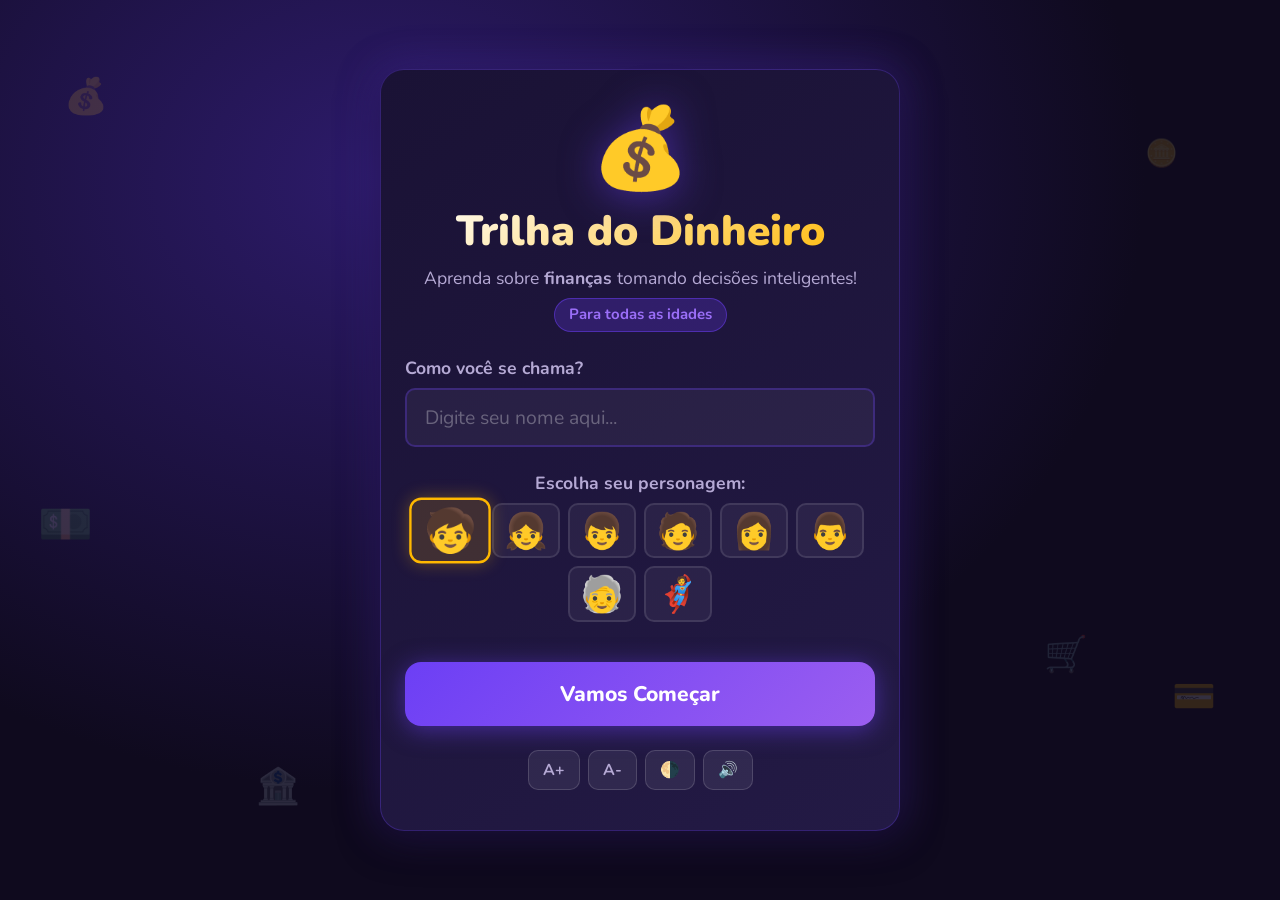
==== commit 09757c2a: "Add files via upload" ====
--- a/trilha-financeira/index.html
+++ b/trilha-financeira/index.html
@@ -31,7 +31,7 @@
       </div>
       <div class="welcome-card" id="main-content">
         <div class="mascot-container" aria-hidden="true">
-          <img src="mascot.svg" alt="" class="mascot-img" id="mascot-welcome" />
+          <span class="mascot-emoji">💰</span>
         </div>
         <h1 class="welcome-title">
           Trilha do Dinheiro
--- a/trilha-financeira/style.css
+++ b/trilha-financeira/style.css
@@ -195,983 +195,997 @@
   margin-bottom: var(--space-md);
 }
 
-.mascot-img {
-  width: 110px;
-  height: 110px;
-  object-fit: contain;
-  filter: drop-shadow(0 4px 20px rgba(108, 63, 245, 0.5));
-}
-
-.emoji-big {
-  font-size: 3rem;
-  line-height: 1;
-}
-
-.welcome-title {
-  font-size: 2.4rem;
-  font-weight: 900;
-  background: linear-gradient(135deg, #fff 0%, var(--clr-secondary) 100%);
-  -webkit-background-clip: text;
-  -webkit-text-fill-color: transparent;
-  background-clip: text;
-  line-height: 1.2;
-  margin-bottom: var(--space-sm);
-}
-
-.welcome-subtitle {
-  color: var(--text-mute);
-  font-size: 1rem;
-  line-height: 1.6;
-  margin-bottom: var(--space-lg);
-}
-
-.tag-badge {
-  display: inline-block;
-  background: rgba(108, 63, 245, 0.25);
-  border: 1px solid rgba(108, 63, 245, 0.5);
-  color: var(--clr-primary-light);
-  padding: 4px 14px;
-  border-radius: 999px;
-  font-size: 0.85rem;
-  font-weight: 700;
-  margin-top: 6px;
-}
-
-/* Input de nome */
-.name-section {
-  margin-bottom: var(--space-lg);
-  text-align: left;
-}
-
-.name-label {
-  display: block;
-  font-size: 1rem;
-  font-weight: 700;
-  margin-bottom: var(--space-sm);
-  color: var(--text-mute);
-}
-
-.name-input {
-  width: 100%;
-  padding: 14px 18px;
-  border-radius: var(--radius-sm);
-  border: 2px solid rgba(108, 63, 245, 0.3);
-  background: rgba(255, 255, 255, 0.05);
-  color: var(--text-main);
-  font-family: 'Nunito', sans-serif;
-  font-size: 1.1rem;
-  transition: border-color var(--transition), box-shadow var(--transition);
-  outline: none;
-}
-
-.name-input:focus {
-  border-color: var(--clr-primary);
-  box-shadow: 0 0 0 4px rgba(108, 63, 245, 0.2);
-}
-
-.name-input::placeholder {
-  color: rgba(255, 255, 255, 0.3);
-}
-
-/* Avatares */
-.avatar-section {
-  margin-bottom: var(--space-lg);
-}
-
-.avatar-label {
-  font-size: 1rem;
-  font-weight: 700;
-  color: var(--text-mute);
-  margin-bottom: var(--space-sm);
-}
-
-.avatar-grid {
-  display: flex;
-  flex-wrap: wrap;
-  gap: 8px;
-  justify-content: center;
-}
-
-.avatar-btn {
-  font-size: 2rem;
-  background: rgba(255, 255, 255, 0.05);
-  border: 2px solid rgba(255, 255, 255, 0.1);
-  border-radius: var(--radius-sm);
-  padding: 8px 10px;
-  cursor: pointer;
-  transition: transform var(--transition), border-color var(--transition), background var(--transition);
-  line-height: 1;
-}
-
-.avatar-btn:hover {
-  transform: scale(1.15);
-  border-color: var(--clr-primary-light);
-}
-
-.avatar-btn.active,
-.avatar-btn[aria-pressed="true"] {
-  border-color: var(--clr-secondary);
-  background: rgba(255, 184, 0, 0.15);
-  transform: scale(1.2);
-  box-shadow: 0 0 14px rgba(255, 184, 0, 0.3);
-}
-
-.avatar-btn:focus-visible {
-  outline: 3px solid var(--clr-secondary);
-  outline-offset: 3px;
-}
-
-/* Botões principais */
-.btn-primary {
-  display: inline-flex;
-  align-items: center;
-  gap: 10px;
-  justify-content: center;
-  background: linear-gradient(135deg, var(--clr-primary), #9B5EF0);
-  color: #fff;
-  border: none;
-  border-radius: var(--radius-md);
-  padding: 18px 36px;
-  font-family: 'Nunito', sans-serif;
-  font-size: 1.2rem;
-  font-weight: 800;
-  cursor: pointer;
-  transition: transform var(--transition), box-shadow var(--transition), filter var(--transition);
-  width: 100%;
-  box-shadow: 0 4px 24px rgba(108, 63, 245, 0.5);
-  margin-top: var(--space-md);
-}
-
-.btn-primary:hover {
-  transform: translateY(-3px);
-  box-shadow: 0 8px 30px rgba(108, 63, 245, 0.7);
-}
-
-.btn-primary:active {
-  transform: translateY(0);
-}
-
-.btn-primary:focus-visible {
-  outline: 3px solid var(--clr-secondary);
-  outline-offset: 4px;
-}
-
-.btn-secondary {
-  display: inline-flex;
-  align-items: center;
-  gap: 10px;
-  justify-content: center;
-  background: transparent;
-  color: var(--clr-secondary);
-  border: 2px solid var(--clr-secondary);
-  border-radius: var(--radius-md);
-  padding: 16px 32px;
-  font-family: 'Nunito', sans-serif;
-  font-size: 1.1rem;
-  font-weight: 800;
-  cursor: pointer;
-  transition: all var(--transition);
-  width: 100%;
-  margin-top: var(--space-md);
-}
-
-.btn-secondary:hover {
-  background: rgba(255, 184, 0, 0.1);
-  transform: translateY(-2px);
-}
-
-.btn-secondary:focus-visible {
-  outline: 3px solid var(--clr-secondary);
-  outline-offset: 4px;
-}
-
-/* Pulse animação */
-.pulse-anim {
-  animation: pulseBtn 2.5s ease-in-out infinite;
-}
-
-@keyframes pulseBtn {
-
-  0%,
-  100% {
+
+  .mascot-emoji {
+    display: inline-block;
+    font-size: 4.5rem;
+    line-height: 1;
+    filter: drop-shadow(0 4px 20px rgba(108, 63, 245, 0.5));
+    animation: pulseMascot 3s ease-in-out infinite;
+  }
+
+  @keyframes pulseMascot {
+
+    0%,
+    100% {
+      transform: scale(1);
+    }
+
+    50% {
+      transform: scale(1.08) rotate(3deg);
+    }
+  }
+
+  .emoji-big {
+    font-size: 3rem;
+    line-height: 1;
+  }
+
+  .welcome-title {
+    font-size: 2.4rem;
+    font-weight: 900;
+    background: linear-gradient(135deg, #fff 0%, var(--clr-secondary) 100%);
+    -webkit-background-clip: text;
+    -webkit-text-fill-color: transparent;
+    background-clip: text;
+    line-height: 1.2;
+    margin-bottom: var(--space-sm);
+  }
+
+  .welcome-subtitle {
+    color: var(--text-mute);
+    font-size: 1rem;
+    line-height: 1.6;
+    margin-bottom: var(--space-lg);
+  }
+
+  .tag-badge {
+    display: inline-block;
+    background: rgba(108, 63, 245, 0.25);
+    border: 1px solid rgba(108, 63, 245, 0.5);
+    color: var(--clr-primary-light);
+    padding: 4px 14px;
+    border-radius: 999px;
+    font-size: 0.85rem;
+    font-weight: 700;
+    margin-top: 6px;
+  }
+
+  /* Input de nome */
+  .name-section {
+    margin-bottom: var(--space-lg);
+    text-align: left;
+  }
+
+  .name-label {
+    display: block;
+    font-size: 1rem;
+    font-weight: 700;
+    margin-bottom: var(--space-sm);
+    color: var(--text-mute);
+  }
+
+  .name-input {
+    width: 100%;
+    padding: 14px 18px;
+    border-radius: var(--radius-sm);
+    border: 2px solid rgba(108, 63, 245, 0.3);
+    background: rgba(255, 255, 255, 0.05);
+    color: var(--text-main);
+    font-family: 'Nunito', sans-serif;
+    font-size: 1.1rem;
+    transition: border-color var(--transition), box-shadow var(--transition);
+    outline: none;
+  }
+
+  .name-input:focus {
+    border-color: var(--clr-primary);
+    box-shadow: 0 0 0 4px rgba(108, 63, 245, 0.2);
+  }
+
+  .name-input::placeholder {
+    color: rgba(255, 255, 255, 0.3);
+  }
+
+  /* Avatares */
+  .avatar-section {
+    margin-bottom: var(--space-lg);
+  }
+
+  .avatar-label {
+    font-size: 1rem;
+    font-weight: 700;
+    color: var(--text-mute);
+    margin-bottom: var(--space-sm);
+  }
+
+  .avatar-grid {
+    display: flex;
+    flex-wrap: wrap;
+    gap: 8px;
+    justify-content: center;
+  }
+
+  .avatar-btn {
+    font-size: 2rem;
+    background: rgba(255, 255, 255, 0.05);
+    border: 2px solid rgba(255, 255, 255, 0.1);
+    border-radius: var(--radius-sm);
+    padding: 8px 10px;
+    cursor: pointer;
+    transition: transform var(--transition), border-color var(--transition), background var(--transition);
+    line-height: 1;
+  }
+
+  .avatar-btn:hover {
+    transform: scale(1.15);
+    border-color: var(--clr-primary-light);
+  }
+
+  .avatar-btn.active,
+  .avatar-btn[aria-pressed="true"] {
+    border-color: var(--clr-secondary);
+    background: rgba(255, 184, 0, 0.15);
+    transform: scale(1.2);
+    box-shadow: 0 0 14px rgba(255, 184, 0, 0.3);
+  }
+
+  .avatar-btn:focus-visible {
+    outline: 3px solid var(--clr-secondary);
+    outline-offset: 3px;
+  }
+
+  /* Botões principais */
+  .btn-primary {
+    display: inline-flex;
+    align-items: center;
+    gap: 10px;
+    justify-content: center;
+    background: linear-gradient(135deg, var(--clr-primary), #9B5EF0);
+    color: #fff;
+    border: none;
+    border-radius: var(--radius-md);
+    padding: 18px 36px;
+    font-family: 'Nunito', sans-serif;
+    font-size: 1.2rem;
+    font-weight: 800;
+    cursor: pointer;
+    transition: transform var(--transition), box-shadow var(--transition), filter var(--transition);
+    width: 100%;
     box-shadow: 0 4px 24px rgba(108, 63, 245, 0.5);
-  }
-
-  50% {
-    box-shadow: 0 4px 40px rgba(108, 63, 245, 0.9), 0 0 60px rgba(108, 63, 245, 0.3);
-  }
-}
-
-/* Barra de acessibilidade */
-.accessibility-bar {
-  display: flex;
-  gap: 8px;
-  justify-content: center;
-  margin-top: var(--space-lg);
-  flex-wrap: wrap;
-}
-
-.acc-btn {
-  background: rgba(255, 255, 255, 0.07);
-  border: 1px solid rgba(255, 255, 255, 0.15);
-  color: var(--text-mute);
-  border-radius: var(--radius-sm);
-  padding: 8px 14px;
-  font-family: 'Nunito', sans-serif;
-  font-size: 0.9rem;
-  font-weight: 700;
-  cursor: pointer;
-  transition: all var(--transition);
-}
-
-.acc-btn:hover {
-  background: rgba(108, 63, 245, 0.2);
-  color: #fff;
-  border-color: var(--clr-primary);
-}
-
-.acc-btn:focus-visible {
-  outline: 3px solid var(--clr-secondary);
-  outline-offset: 3px;
-}
-
-.acc-btn.active {
-  background: rgba(108, 63, 245, 0.35);
-  color: #fff;
-  border-color: var(--clr-primary);
-}
-
-/* ══════════════════════════════════════════════════════════
+    margin-top: var(--space-md);
+  }
+
+  .btn-primary:hover {
+    transform: translateY(-3px);
+    box-shadow: 0 8px 30px rgba(108, 63, 245, 0.7);
+  }
+
+  .btn-primary:active {
+    transform: translateY(0);
+  }
+
+  .btn-primary:focus-visible {
+    outline: 3px solid var(--clr-secondary);
+    outline-offset: 4px;
+  }
+
+  .btn-secondary {
+    display: inline-flex;
+    align-items: center;
+    gap: 10px;
+    justify-content: center;
+    background: transparent;
+    color: var(--clr-secondary);
+    border: 2px solid var(--clr-secondary);
+    border-radius: var(--radius-md);
+    padding: 16px 32px;
+    font-family: 'Nunito', sans-serif;
+    font-size: 1.1rem;
+    font-weight: 800;
+    cursor: pointer;
+    transition: all var(--transition);
+    width: 100%;
+    margin-top: var(--space-md);
+  }
+
+  .btn-secondary:hover {
+    background: rgba(255, 184, 0, 0.1);
+    transform: translateY(-2px);
+  }
+
+  .btn-secondary:focus-visible {
+    outline: 3px solid var(--clr-secondary);
+    outline-offset: 4px;
+  }
+
+  /* Pulse animação */
+  .pulse-anim {
+    animation: pulseBtn 2.5s ease-in-out infinite;
+  }
+
+  @keyframes pulseBtn {
+
+    0%,
+    100% {
+      box-shadow: 0 4px 24px rgba(108, 63, 245, 0.5);
+    }
+
+    50% {
+      box-shadow: 0 4px 40px rgba(108, 63, 245, 0.9), 0 0 60px rgba(108, 63, 245, 0.3);
+    }
+  }
+
+  /* Barra de acessibilidade */
+  .accessibility-bar {
+    display: flex;
+    gap: 8px;
+    justify-content: center;
+    margin-top: var(--space-lg);
+    flex-wrap: wrap;
+  }
+
+  .acc-btn {
+    background: rgba(255, 255, 255, 0.07);
+    border: 1px solid rgba(255, 255, 255, 0.15);
+    color: var(--text-mute);
+    border-radius: var(--radius-sm);
+    padding: 8px 14px;
+    font-family: 'Nunito', sans-serif;
+    font-size: 0.9rem;
+    font-weight: 700;
+    cursor: pointer;
+    transition: all var(--transition);
+  }
+
+  .acc-btn:hover {
+    background: rgba(108, 63, 245, 0.2);
+    color: #fff;
+    border-color: var(--clr-primary);
+  }
+
+  .acc-btn:focus-visible {
+    outline: 3px solid var(--clr-secondary);
+    outline-offset: 3px;
+  }
+
+  .acc-btn.active {
+    background: rgba(108, 63, 245, 0.35);
+    color: #fff;
+    border-color: var(--clr-primary);
+  }
+
+  /* ══════════════════════════════════════════════════════════
    TELA 2 — JOGO
    ══════════════════════════════════════════════════════════ */
-#screen-game {
-  background: linear-gradient(180deg, #0F0A1E 0%, #1A0F3A 100%);
-}
-
-/* HUD */
-.hud {
-  background: rgba(26, 18, 53, 0.95);
-  backdrop-filter: blur(12px);
-  border-bottom: 1px solid rgba(108, 63, 245, 0.25);
-  padding: 12px var(--space-lg);
-  display: flex;
-  align-items: center;
-  gap: var(--space-lg);
-  flex-wrap: wrap;
-  position: sticky;
-  top: 0;
-  z-index: 100;
-}
-
-.hud-player {
-  display: flex;
-  align-items: center;
-  gap: 10px;
-}
-
-.hud-avatar {
-  font-size: 2rem;
-}
-
-.hud-name {
-  font-weight: 800;
-  font-size: 1rem;
-  color: var(--text-main);
-}
-
-.hud-center {
-  display: flex;
-  gap: var(--space-lg);
-  flex: 1;
-  justify-content: center;
-  flex-wrap: wrap;
-}
-
-.hud-stat {
-  display: flex;
-  align-items: center;
-  gap: 6px;
-  background: rgba(255, 255, 255, 0.05);
-  border: 1px solid rgba(255, 255, 255, 0.1);
-  border-radius: 999px;
-  padding: 6px 16px;
-  font-size: 0.95rem;
-  font-weight: 700;
-}
-
-.hud-label {
-  color: var(--text-mute);
-  font-size: 0.85rem;
-  font-weight: 700;
-}
-
-.hud-progress {
-  display: flex;
-  flex-direction: column;
-  align-items: flex-end;
-  gap: 4px;
-  min-width: 120px;
-}
-
-.progress-label {
-  font-size: 0.85rem;
-  color: var(--text-mute);
-  font-weight: 700;
-}
-
-.progress-bar-wrap {
-  width: 120px;
-  height: 8px;
-  background: rgba(255, 255, 255, 0.1);
-  border-radius: 999px;
-  overflow: hidden;
-}
-
-.progress-bar-fill {
-  height: 100%;
-  background: linear-gradient(90deg, var(--clr-primary), var(--clr-secondary));
-  border-radius: 999px;
-  width: 10%;
-  transition: width 0.6s ease;
-}
-
-/* Trilha visual */
-.trail-container {
-  padding: var(--space-md) var(--space-lg);
-  overflow-x: auto;
-  scrollbar-width: thin;
-  scrollbar-color: rgba(108, 63, 245, 0.4) transparent;
-}
-
-.trail-track {
-  display: flex;
-  gap: 6px;
-  align-items: center;
-  min-width: max-content;
-  padding: 8px 0;
-}
-
-.trail-step {
-  width: 38px;
-  height: 38px;
-  border-radius: 50%;
-  display: flex;
-  align-items: center;
-  justify-content: center;
-  font-size: 1.1rem;
-  border: 3px solid rgba(255, 255, 255, 0.1);
-  background: rgba(255, 255, 255, 0.05);
-  position: relative;
-  transition: all 0.4s ease;
-}
-
-.trail-step.done {
-  background: var(--clr-success);
-  border-color: var(--clr-success);
-}
-
-.trail-step.current {
-  background: var(--clr-primary);
-  border-color: var(--clr-secondary);
-  box-shadow: 0 0 18px rgba(108, 63, 245, 0.6), 0 0 0 4px rgba(255, 184, 0, 0.3);
-  transform: scale(1.15);
-}
-
-.trail-step.future {
-  opacity: 0.35;
-}
-
-.trail-connector {
-  width: 20px;
-  height: 3px;
-  background: rgba(255, 255, 255, 0.1);
-  border-radius: 2px;
-}
-
-.trail-connector.done {
-  background: var(--clr-success);
-}
-
-/* Área do cenário */
-.scenario-area {
-  flex: 1;
-  display: flex;
-  align-items: flex-start;
-  justify-content: center;
-  padding: var(--space-lg);
-}
-
-.scenario-card {
-  background: linear-gradient(145deg, var(--bg-card), var(--bg-card2));
-  border: 1px solid rgba(108, 63, 245, 0.25);
-  border-radius: var(--radius-lg);
-  padding: var(--space-xl) var(--space-lg);
-  max-width: 680px;
-  width: 100%;
-  box-shadow: var(--shadow-card);
-  animation: fadeSlideUp 0.4s ease;
-}
-
-@keyframes fadeSlideUp {
-  from {
-    opacity: 0;
-    transform: translateY(24px);
-  }
-
-  to {
-    opacity: 1;
-    transform: translateY(0);
-  }
-}
-
-.scenario-header {
-  display: flex;
-  align-items: center;
-  gap: var(--space-md);
-  margin-bottom: var(--space-lg);
-}
-
-.scenario-icon {
-  font-size: 3rem;
-}
-
-.scenario-phase {
-  font-size: 0.85rem;
-  color: var(--text-mute);
-  font-weight: 700;
-  text-transform: uppercase;
-  letter-spacing: 1px;
-}
-
-.scenario-title {
-  font-size: 1.5rem;
-  font-weight: 900;
-  color: var(--text-main);
-  line-height: 1.2;
-}
-
-/* Banner de dica */
-.scenario-tip-banner {
-  display: flex;
-  align-items: center;
-  gap: 12px;
-  background: rgba(255, 184, 0, 0.1);
-  border: 1px solid rgba(255, 184, 0, 0.3);
-  border-radius: var(--radius-sm);
-  padding: 12px 16px;
-  font-size: 0.95rem;
-  color: var(--text-main);
-  font-weight: 600;
-  margin-bottom: var(--space-lg);
-  line-height: 1.5;
-}
-
-.scenario-tip-banner.hidden {
-  display: none;
-}
-
-.tip-badge {
-  background: var(--clr-secondary);
-  color: #1A0F3A;
-  font-size: 0.75rem;
-  font-weight: 900;
-  text-transform: uppercase;
-  letter-spacing: 0.5px;
-  padding: 3px 8px;
-  border-radius: 4px;
-  flex-shrink: 0;
-}
-
-.scenario-desc {
-  font-size: 1.1rem;
-  line-height: 1.7;
-  color: var(--text-main);
-  margin-bottom: var(--space-lg);
-}
-
-/* Grid de escolhas */
-.choices-grid {
-  display: grid;
-  grid-template-columns: 1fr 1fr;
-  gap: var(--space-md);
-  margin-bottom: var(--space-lg);
-}
-
-@media (max-width: 500px) {
+  #screen-game {
+    background: linear-gradient(180deg, #0F0A1E 0%, #1A0F3A 100%);
+  }
+
+  /* HUD */
+  .hud {
+    background: rgba(26, 18, 53, 0.95);
+    backdrop-filter: blur(12px);
+    border-bottom: 1px solid rgba(108, 63, 245, 0.25);
+    padding: 12px var(--space-lg);
+    display: flex;
+    align-items: center;
+    gap: var(--space-lg);
+    flex-wrap: wrap;
+    position: sticky;
+    top: 0;
+    z-index: 100;
+  }
+
+  .hud-player {
+    display: flex;
+    align-items: center;
+    gap: 10px;
+  }
+
+  .hud-avatar {
+    font-size: 2rem;
+  }
+
+  .hud-name {
+    font-weight: 800;
+    font-size: 1rem;
+    color: var(--text-main);
+  }
+
+  .hud-center {
+    display: flex;
+    gap: var(--space-lg);
+    flex: 1;
+    justify-content: center;
+    flex-wrap: wrap;
+  }
+
+  .hud-stat {
+    display: flex;
+    align-items: center;
+    gap: 6px;
+    background: rgba(255, 255, 255, 0.05);
+    border: 1px solid rgba(255, 255, 255, 0.1);
+    border-radius: 999px;
+    padding: 6px 16px;
+    font-size: 0.95rem;
+    font-weight: 700;
+  }
+
+  .hud-label {
+    color: var(--text-mute);
+    font-size: 0.85rem;
+    font-weight: 700;
+  }
+
+  .hud-progress {
+    display: flex;
+    flex-direction: column;
+    align-items: flex-end;
+    gap: 4px;
+    min-width: 120px;
+  }
+
+  .progress-label {
+    font-size: 0.85rem;
+    color: var(--text-mute);
+    font-weight: 700;
+  }
+
+  .progress-bar-wrap {
+    width: 120px;
+    height: 8px;
+    background: rgba(255, 255, 255, 0.1);
+    border-radius: 999px;
+    overflow: hidden;
+  }
+
+  .progress-bar-fill {
+    height: 100%;
+    background: linear-gradient(90deg, var(--clr-primary), var(--clr-secondary));
+    border-radius: 999px;
+    width: 10%;
+    transition: width 0.6s ease;
+  }
+
+  /* Trilha visual */
+  .trail-container {
+    padding: var(--space-md) var(--space-lg);
+    overflow-x: auto;
+    scrollbar-width: thin;
+    scrollbar-color: rgba(108, 63, 245, 0.4) transparent;
+  }
+
+  .trail-track {
+    display: flex;
+    gap: 6px;
+    align-items: center;
+    min-width: max-content;
+    padding: 8px 0;
+  }
+
+  .trail-step {
+    width: 38px;
+    height: 38px;
+    border-radius: 50%;
+    display: flex;
+    align-items: center;
+    justify-content: center;
+    font-size: 1.1rem;
+    border: 3px solid rgba(255, 255, 255, 0.1);
+    background: rgba(255, 255, 255, 0.05);
+    position: relative;
+    transition: all 0.4s ease;
+  }
+
+  .trail-step.done {
+    background: var(--clr-success);
+    border-color: var(--clr-success);
+  }
+
+  .trail-step.current {
+    background: var(--clr-primary);
+    border-color: var(--clr-secondary);
+    box-shadow: 0 0 18px rgba(108, 63, 245, 0.6), 0 0 0 4px rgba(255, 184, 0, 0.3);
+    transform: scale(1.15);
+  }
+
+  .trail-step.future {
+    opacity: 0.35;
+  }
+
+  .trail-connector {
+    width: 20px;
+    height: 3px;
+    background: rgba(255, 255, 255, 0.1);
+    border-radius: 2px;
+  }
+
+  .trail-connector.done {
+    background: var(--clr-success);
+  }
+
+  /* Área do cenário */
+  .scenario-area {
+    flex: 1;
+    display: flex;
+    align-items: flex-start;
+    justify-content: center;
+    padding: var(--space-lg);
+  }
+
+  .scenario-card {
+    background: linear-gradient(145deg, var(--bg-card), var(--bg-card2));
+    border: 1px solid rgba(108, 63, 245, 0.25);
+    border-radius: var(--radius-lg);
+    padding: var(--space-xl) var(--space-lg);
+    max-width: 680px;
+    width: 100%;
+    box-shadow: var(--shadow-card);
+    animation: fadeSlideUp 0.4s ease;
+  }
+
+  @keyframes fadeSlideUp {
+    from {
+      opacity: 0;
+      transform: translateY(24px);
+    }
+
+    to {
+      opacity: 1;
+      transform: translateY(0);
+    }
+  }
+
+  .scenario-header {
+    display: flex;
+    align-items: center;
+    gap: var(--space-md);
+    margin-bottom: var(--space-lg);
+  }
+
+  .scenario-icon {
+    font-size: 3rem;
+  }
+
+  .scenario-phase {
+    font-size: 0.85rem;
+    color: var(--text-mute);
+    font-weight: 700;
+    text-transform: uppercase;
+    letter-spacing: 1px;
+  }
+
+  .scenario-title {
+    font-size: 1.5rem;
+    font-weight: 900;
+    color: var(--text-main);
+    line-height: 1.2;
+  }
+
+  /* Banner de dica */
+  .scenario-tip-banner {
+    display: flex;
+    align-items: center;
+    gap: 12px;
+    background: rgba(255, 184, 0, 0.1);
+    border: 1px solid rgba(255, 184, 0, 0.3);
+    border-radius: var(--radius-sm);
+    padding: 12px 16px;
+    font-size: 0.95rem;
+    color: var(--text-main);
+    font-weight: 600;
+    margin-bottom: var(--space-lg);
+    line-height: 1.5;
+  }
+
+  .scenario-tip-banner.hidden {
+    display: none;
+  }
+
+  .tip-badge {
+    background: var(--clr-secondary);
+    color: #1A0F3A;
+    font-size: 0.75rem;
+    font-weight: 900;
+    text-transform: uppercase;
+    letter-spacing: 0.5px;
+    padding: 3px 8px;
+    border-radius: 4px;
+    flex-shrink: 0;
+  }
+
+  .scenario-desc {
+    font-size: 1.1rem;
+    line-height: 1.7;
+    color: var(--text-main);
+    margin-bottom: var(--space-lg);
+  }
+
+  /* Grid de escolhas */
   .choices-grid {
-    grid-template-columns: 1fr;
-  }
-}
-
-.choice-btn {
-  background: rgba(255, 255, 255, 0.04);
-  border: 2px solid rgba(108, 63, 245, 0.25);
-  border-radius: var(--radius-md);
-  padding: 16px 20px;
-  color: var(--text-main);
-  font-family: 'Nunito', sans-serif;
-  font-size: 1rem;
-  font-weight: 700;
-  cursor: pointer;
-  transition: all var(--transition);
-  text-align: left;
-  display: flex;
-  flex-direction: row;
-  align-items: center;
-  gap: 14px;
-  line-height: 1.4;
-}
-
-.choice-btn .choice-letter {
-  display: inline-flex;
-  align-items: center;
-  justify-content: center;
-  width: 32px;
-  height: 32px;
-  border-radius: 50%;
-  background: rgba(108, 63, 245, 0.3);
-  color: #fff;
-  font-weight: 800;
-  font-size: 0.95rem;
-  flex-shrink: 0;
-  transition: all var(--transition);
-}
-
-.choice-btn .choice-text {
-  flex: 1;
-}
-
-.choice-btn:hover {
-  border-color: var(--clr-primary);
-  background: rgba(108, 63, 245, 0.15);
-  transform: translateY(-2px);
-  box-shadow: 0 6px 20px rgba(108, 63, 245, 0.25);
-}
-
-.choice-btn:hover .choice-letter {
-  background: var(--clr-primary);
-}
-
-.choice-btn:focus-visible {
-  outline: 3px solid var(--clr-secondary);
-  outline-offset: 4px;
-}
-
-.choice-btn.chosen-good {
-  border-color: var(--clr-success);
-  background: rgba(34, 197, 94, 0.12);
-}
-
-.choice-btn.chosen-good .choice-letter {
-  background: var(--clr-success);
-}
-
-.choice-btn.chosen-bad {
-  border-color: var(--clr-danger);
-  background: rgba(239, 68, 68, 0.12);
-}
-
-.choice-btn.chosen-bad .choice-letter {
-  background: var(--clr-danger);
-}
-
-.choice-btn.chosen-mid {
-  border-color: var(--clr-warning);
-  background: rgba(245, 158, 11, 0.12);
-}
-
-.choice-btn.chosen-mid .choice-letter {
-  background: var(--clr-warning);
-}
-
-/* Botão de leitura em voz alta no cenário */
-.btn-audio-scenario {
-  background: rgba(255, 255, 255, 0.05);
-  border: 1px solid rgba(255, 255, 255, 0.15);
-  color: var(--text-mute);
-  border-radius: var(--radius-sm);
-  padding: 8px 18px;
-  font-family: 'Nunito', sans-serif;
-  font-size: 0.9rem;
-  font-weight: 700;
-  cursor: pointer;
-  transition: all var(--transition);
-  display: flex;
-  align-items: center;
-  gap: 6px;
-}
-
-.btn-audio-scenario:hover {
-  background: rgba(108, 63, 245, 0.2);
-  color: #fff;
-}
-
-.btn-audio-scenario:focus-visible {
-  outline: 3px solid var(--clr-secondary);
-  outline-offset: 3px;
-}
-
-/* ══════════════════════════════════════════════════════════
+    display: grid;
+    grid-template-columns: 1fr 1fr;
+    gap: var(--space-md);
+    margin-bottom: var(--space-lg);
+  }
+
+  @media (max-width: 500px) {
+    .choices-grid {
+      grid-template-columns: 1fr;
+    }
+  }
+
+  .choice-btn {
+    background: rgba(255, 255, 255, 0.04);
+    border: 2px solid rgba(108, 63, 245, 0.25);
+    border-radius: var(--radius-md);
+    padding: 16px 20px;
+    color: var(--text-main);
+    font-family: 'Nunito', sans-serif;
+    font-size: 1rem;
+    font-weight: 700;
+    cursor: pointer;
+    transition: all var(--transition);
+    text-align: left;
+    display: flex;
+    flex-direction: row;
+    align-items: center;
+    gap: 14px;
+    line-height: 1.4;
+  }
+
+  .choice-btn .choice-letter {
+    display: inline-flex;
+    align-items: center;
+    justify-content: center;
+    width: 32px;
+    height: 32px;
+    border-radius: 50%;
+    background: rgba(108, 63, 245, 0.3);
+    color: #fff;
+    font-weight: 800;
+    font-size: 0.95rem;
+    flex-shrink: 0;
+    transition: all var(--transition);
+  }
+
+  .choice-btn .choice-text {
+    flex: 1;
+  }
+
+  .choice-btn:hover {
+    border-color: var(--clr-primary);
+    background: rgba(108, 63, 245, 0.15);
+    transform: translateY(-2px);
+    box-shadow: 0 6px 20px rgba(108, 63, 245, 0.25);
+  }
+
+  .choice-btn:hover .choice-letter {
+    background: var(--clr-primary);
+  }
+
+  .choice-btn:focus-visible {
+    outline: 3px solid var(--clr-secondary);
+    outline-offset: 4px;
+  }
+
+  .choice-btn.chosen-good {
+    border-color: var(--clr-success);
+    background: rgba(34, 197, 94, 0.12);
+  }
+
+  .choice-btn.chosen-good .choice-letter {
+    background: var(--clr-success);
+  }
+
+  .choice-btn.chosen-bad {
+    border-color: var(--clr-danger);
+    background: rgba(239, 68, 68, 0.12);
+  }
+
+  .choice-btn.chosen-bad .choice-letter {
+    background: var(--clr-danger);
+  }
+
+  .choice-btn.chosen-mid {
+    border-color: var(--clr-warning);
+    background: rgba(245, 158, 11, 0.12);
+  }
+
+  .choice-btn.chosen-mid .choice-letter {
+    background: var(--clr-warning);
+  }
+
+  /* Botão de leitura em voz alta no cenário */
+  .btn-audio-scenario {
+    background: rgba(255, 255, 255, 0.05);
+    border: 1px solid rgba(255, 255, 255, 0.15);
+    color: var(--text-mute);
+    border-radius: var(--radius-sm);
+    padding: 8px 18px;
+    font-family: 'Nunito', sans-serif;
+    font-size: 0.9rem;
+    font-weight: 700;
+    cursor: pointer;
+    transition: all var(--transition);
+    display: flex;
+    align-items: center;
+    gap: 6px;
+  }
+
+  .btn-audio-scenario:hover {
+    background: rgba(108, 63, 245, 0.2);
+    color: #fff;
+  }
+
+  .btn-audio-scenario:focus-visible {
+    outline: 3px solid var(--clr-secondary);
+    outline-offset: 3px;
+  }
+
+  /* ══════════════════════════════════════════════════════════
    TELA 3 — FEEDBACK
    ══════════════════════════════════════════════════════════ */
-#screen-feedback {
-  align-items: center;
-  justify-content: center;
-  background: rgba(0, 0, 0, 0.85);
-  backdrop-filter: blur(8px);
-  position: fixed;
-  inset: 0;
-  z-index: 200;
-  padding: var(--space-lg);
-}
-
-.feedback-card {
-  background: linear-gradient(145deg, var(--bg-card), var(--bg-card2));
-  border-radius: var(--radius-lg);
-  padding: var(--space-xl) var(--space-lg);
-  max-width: 520px;
-  width: 100%;
-  text-align: center;
-  box-shadow: var(--shadow-card), 0 0 60px rgba(108, 63, 245, 0.3);
-  animation: popIn 0.35s cubic-bezier(0.34, 1.56, 0.64, 1);
-}
-
-@keyframes popIn {
-  from {
-    transform: scale(0.7);
-    opacity: 0;
-  }
-
-  to {
-    transform: scale(1);
-    opacity: 1;
-  }
-}
-
-.feedback-emoji {
-  font-size: 5rem;
-  line-height: 1;
-  margin-bottom: var(--space-md);
-}
-
-.feedback-title {
-  font-size: 2rem;
-  font-weight: 900;
-  margin-bottom: var(--space-md);
-}
-
-.feedback-title.good {
-  color: var(--clr-success);
-}
-
-.feedback-title.bad {
-  color: var(--clr-danger);
-}
-
-.feedback-title.mid {
-  color: var(--clr-warning);
-}
-
-.feedback-msg {
-  font-size: 1.1rem;
-  line-height: 1.6;
-  color: var(--text-mute);
-  margin-bottom: var(--space-lg);
-}
-
-.feedback-changes {
-  display: flex;
-  gap: var(--space-md);
-  justify-content: center;
-  flex-wrap: wrap;
-  margin-bottom: var(--space-lg);
-}
-
-.change-chip {
-  padding: 8px 18px;
-  border-radius: 999px;
-  font-weight: 800;
-  font-size: 0.95rem;
-}
-
-.change-chip.pos {
-  background: rgba(34, 197, 94, 0.15);
-  color: var(--clr-success);
-  border: 1px solid var(--clr-success);
-}
-
-.change-chip.neg {
-  background: rgba(239, 68, 68, 0.15);
-  color: var(--clr-danger);
-  border: 1px solid var(--clr-danger);
-}
-
-.change-chip.neu {
-  background: rgba(107, 114, 128, 0.15);
-  color: #9CA3AF;
-  border: 1px solid #374151;
-}
-
-.feedback-lesson {
-  background: rgba(59, 130, 246, 0.1);
-  border: 1px solid rgba(59, 130, 246, 0.3);
-  border-radius: var(--radius-sm);
-  padding: 14px 18px;
-  font-size: 0.95rem;
-  color: #93C5FD;
-  font-weight: 600;
-  line-height: 1.5;
-  margin-bottom: var(--space-lg);
-  text-align: left;
-  display: flex;
-  gap: 12px;
-  align-items: center;
-}
-
-.lesson-badge {
-  background: #3B82F6;
-  color: #FFFFFF;
-  font-size: 0.75rem;
-  font-weight: 900;
-  text-transform: uppercase;
-  letter-spacing: 0.5px;
-  padding: 3px 8px;
-  border-radius: 4px;
-  flex-shrink: 0;
-}
-
-/* ══════════════════════════════════════════════════════════
+  #screen-feedback {
+    align-items: center;
+    justify-content: center;
+    background: rgba(0, 0, 0, 0.85);
+    backdrop-filter: blur(8px);
+    position: fixed;
+    inset: 0;
+    z-index: 200;
+    padding: var(--space-lg);
+  }
+
+  .feedback-card {
+    background: linear-gradient(145deg, var(--bg-card), var(--bg-card2));
+    border-radius: var(--radius-lg);
+    padding: var(--space-xl) var(--space-lg);
+    max-width: 520px;
+    width: 100%;
+    text-align: center;
+    box-shadow: var(--shadow-card), 0 0 60px rgba(108, 63, 245, 0.3);
+    animation: popIn 0.35s cubic-bezier(0.34, 1.56, 0.64, 1);
+  }
+
+  @keyframes popIn {
+    from {
+      transform: scale(0.7);
+      opacity: 0;
+    }
+
+    to {
+      transform: scale(1);
+      opacity: 1;
+    }
+  }
+
+  .feedback-emoji {
+    font-size: 5rem;
+    line-height: 1;
+    margin-bottom: var(--space-md);
+  }
+
+  .feedback-title {
+    font-size: 2rem;
+    font-weight: 900;
+    margin-bottom: var(--space-md);
+  }
+
+  .feedback-title.good {
+    color: var(--clr-success);
+  }
+
+  .feedback-title.bad {
+    color: var(--clr-danger);
+  }
+
+  .feedback-title.mid {
+    color: var(--clr-warning);
+  }
+
+  .feedback-msg {
+    font-size: 1.1rem;
+    line-height: 1.6;
+    color: var(--text-mute);
+    margin-bottom: var(--space-lg);
+  }
+
+  .feedback-changes {
+    display: flex;
+    gap: var(--space-md);
+    justify-content: center;
+    flex-wrap: wrap;
+    margin-bottom: var(--space-lg);
+  }
+
+  .change-chip {
+    padding: 8px 18px;
+    border-radius: 999px;
+    font-weight: 800;
+    font-size: 0.95rem;
+  }
+
+  .change-chip.pos {
+    background: rgba(34, 197, 94, 0.15);
+    color: var(--clr-success);
+    border: 1px solid var(--clr-success);
+  }
+
+  .change-chip.neg {
+    background: rgba(239, 68, 68, 0.15);
+    color: var(--clr-danger);
+    border: 1px solid var(--clr-danger);
+  }
+
+  .change-chip.neu {
+    background: rgba(107, 114, 128, 0.15);
+    color: #9CA3AF;
+    border: 1px solid #374151;
+  }
+
+  .feedback-lesson {
+    background: rgba(59, 130, 246, 0.1);
+    border: 1px solid rgba(59, 130, 246, 0.3);
+    border-radius: var(--radius-sm);
+    padding: 14px 18px;
+    font-size: 0.95rem;
+    color: #93C5FD;
+    font-weight: 600;
+    line-height: 1.5;
+    margin-bottom: var(--space-lg);
+    text-align: left;
+    display: flex;
+    gap: 12px;
+    align-items: center;
+  }
+
+  .lesson-badge {
+    background: #3B82F6;
+    color: #FFFFFF;
+    font-size: 0.75rem;
+    font-weight: 900;
+    text-transform: uppercase;
+    letter-spacing: 0.5px;
+    padding: 3px 8px;
+    border-radius: 4px;
+    flex-shrink: 0;
+  }
+
+  /* ══════════════════════════════════════════════════════════
    TELA 4 — FIM DO JOGO
    ══════════════════════════════════════════════════════════ */
-#screen-end {
-  align-items: center;
-  justify-content: flex-start;
-  overflow-y: auto;
-  background: radial-gradient(ellipse at 50% 0%, #2D1B6B 0%, #0F0A1E 60%);
-}
-
-.end-card {
-  max-width: 640px;
-  width: 100%;
-  margin: 0 auto;
-  padding: var(--space-xl) var(--space-lg);
-  text-align: center;
-  position: relative;
-}
-
-.end-confetti {
-  position: fixed;
-  inset: 0;
-  pointer-events: none;
-  z-index: 0;
-}
-
-.end-avatar {
-  font-size: 5rem;
-  margin-bottom: var(--space-md);
-  position: relative;
-  z-index: 1;
-}
-
-.end-title {
-  font-size: 2.4rem;
-  font-weight: 900;
-  background: linear-gradient(135deg, #fff 0%, var(--clr-secondary) 100%);
-  -webkit-background-clip: text;
-  -webkit-text-fill-color: transparent;
-  background-clip: text;
-  margin-bottom: var(--space-sm);
-  position: relative;
-  z-index: 1;
-}
-
-.end-subtitle {
-  font-size: 1.1rem;
-  color: var(--text-mute);
-  margin-bottom: var(--space-xl);
-  position: relative;
-  z-index: 1;
-}
-
-.end-stats {
-  display: grid;
-  grid-template-columns: repeat(3, 1fr);
-  gap: var(--space-md);
-  margin-bottom: var(--space-xl);
-  position: relative;
-  z-index: 1;
-}
-
-@media (max-width: 480px) {
+  #screen-end {
+    align-items: center;
+    justify-content: flex-start;
+    overflow-y: auto;
+    background: radial-gradient(ellipse at 50% 0%, #2D1B6B 0%, #0F0A1E 60%);
+  }
+
+  .end-card {
+    max-width: 640px;
+    width: 100%;
+    margin: 0 auto;
+    padding: var(--space-xl) var(--space-lg);
+    text-align: center;
+    position: relative;
+  }
+
+  .end-confetti {
+    position: fixed;
+    inset: 0;
+    pointer-events: none;
+    z-index: 0;
+  }
+
+  .end-avatar {
+    font-size: 5rem;
+    margin-bottom: var(--space-md);
+    position: relative;
+    z-index: 1;
+  }
+
+  .end-title {
+    font-size: 2.4rem;
+    font-weight: 900;
+    background: linear-gradient(135deg, #fff 0%, var(--clr-secondary) 100%);
+    -webkit-background-clip: text;
+    -webkit-text-fill-color: transparent;
+    background-clip: text;
+    margin-bottom: var(--space-sm);
+    position: relative;
+    z-index: 1;
+  }
+
+  .end-subtitle {
+    font-size: 1.1rem;
+    color: var(--text-mute);
+    margin-bottom: var(--space-xl);
+    position: relative;
+    z-index: 1;
+  }
+
   .end-stats {
-    grid-template-columns: 1fr;
-  }
-}
-
-.end-stat-card {
-  background: rgba(255, 255, 255, 0.05);
-  border: 1px solid rgba(255, 255, 255, 0.1);
-  border-radius: var(--radius-md);
-  padding: var(--space-lg) var(--space-md);
-  display: flex;
-  flex-direction: column;
-  gap: 8px;
-  align-items: center;
-}
-
-.end-stat-card strong {
-  font-size: 0.85rem;
-  color: var(--text-mute);
-  font-weight: 700;
-  text-transform: uppercase;
-  letter-spacing: 0.5px;
-}
-
-.end-stat-card span {
-  font-size: 1.3rem;
-  font-weight: 800;
-  color: var(--text-main);
-}
-
-.medal-area {
-  font-size: 5rem;
-  margin-bottom: var(--space-xl);
-  position: relative;
-  z-index: 1;
-  animation: medalPop 0.6s cubic-bezier(0.34, 1.56, 0.64, 1) 0.3s both;
-}
-
-@keyframes medalPop {
-  from {
-    transform: scale(0) rotate(-30deg);
-    opacity: 0;
-  }
-
-  to {
-    transform: scale(1) rotate(0deg);
-    opacity: 1;
-  }
-}
-
-.lessons-recap {
-  background: rgba(255, 255, 255, 0.04);
-  border: 1px solid rgba(255, 255, 255, 0.1);
-  border-radius: var(--radius-md);
-  padding: var(--space-lg);
-  text-align: left;
-  margin-bottom: var(--space-xl);
-  position: relative;
-  z-index: 1;
-}
-
-.lessons-recap h2 {
-  font-size: 1.2rem;
-  font-weight: 800;
-  margin-bottom: var(--space-md);
-}
-
-.lessons-recap ul {
-  list-style: none;
-  display: flex;
-  flex-direction: column;
-  gap: 10px;
-}
-
-.lessons-recap li {
-  display: flex;
-  gap: 10px;
-  align-items: flex-start;
-  font-size: 0.95rem;
-  line-height: 1.5;
-  color: var(--text-mute);
-}
-
-.lessons-recap li::before {
-  content: "";
-  display: inline-block;
-  width: 8px;
-  height: 8px;
-  border-radius: 50%;
-  background: var(--clr-primary-light);
-  margin-top: 7px;
-  flex-shrink: 0;
-}
-
-.end-actions {
-  display: flex;
-  flex-direction: column;
-  gap: var(--space-md);
-  position: relative;
-  z-index: 1;
-}
-
-/* ── Confete ────────────────────────────────────────────── */
-.confetti-piece {
-  position: fixed;
-  width: 12px;
-  height: 12px;
-  top: -20px;
-  border-radius: 2px;
-  animation: confettiFall linear infinite;
-}
-
-@keyframes confettiFall {
-  0% {
-    transform: translateY(0) rotate(0deg);
-    opacity: 1;
-  }
-
-  100% {
-    transform: translateY(110vh) rotate(720deg);
-    opacity: 0;
-  }
-}
-
-/* ── Responsividade ─────────────────────────────────────── */
-@media (max-width: 600px) {
-  .hud {
-    gap: var(--space-sm);
-    padding: 10px;
-  }
-
-  .hud-center {
-    gap: var(--space-sm);
-  }
-
-  .hud-stat {
-    padding: 5px 10px;
+    display: grid;
+    grid-template-columns: repeat(3, 1fr);
+    gap: var(--space-md);
+    margin-bottom: var(--space-xl);
+    position: relative;
+    z-index: 1;
+  }
+
+  @media (max-width: 480px) {
+    .end-stats {
+      grid-template-columns: 1fr;
+    }
+  }
+
+  .end-stat-card {
+    background: rgba(255, 255, 255, 0.05);
+    border: 1px solid rgba(255, 255, 255, 0.1);
+    border-radius: var(--radius-md);
+    padding: var(--space-lg) var(--space-md);
+    display: flex;
+    flex-direction: column;
+    gap: 8px;
+    align-items: center;
+  }
+
+  .end-stat-card strong {
     font-size: 0.85rem;
-  }
-
-  .scenario-card {
-    padding: var(--space-lg) var(--space-md);
-  }
-
-  .welcome-title {
-    font-size: 1.8rem;
-  }
-
-  .welcome-card {
-    padding: var(--space-lg) var(--space-md);
-  }
-}
-
-/* ── Foco visível global (acessibilidade) ───────────────── */
-:focus-visible {
-  outline: 3px solid var(--clr-secondary);
-  outline-offset: 3px;
-}
-
-/* ── Scrollbar estilizada ───────────────────────────────── */
-::-webkit-scrollbar {
-  width: 8px;
-}
-
-::-webkit-scrollbar-track {
-  background: rgba(255, 255, 255, 0.04);
-}
-
-::-webkit-scrollbar-thumb {
-  background: rgba(108, 63, 245, 0.5);
-  border-radius: 4px;
-}+    color: var(--text-mute);
+    font-weight: 700;
+    text-transform: uppercase;
+    letter-spacing: 0.5px;
+  }
+
+  .end-stat-card span {
+    font-size: 1.3rem;
+    font-weight: 800;
+    color: var(--text-main);
+  }
+
+  .medal-area {
+    font-size: 5rem;
+    margin-bottom: var(--space-xl);
+    position: relative;
+    z-index: 1;
+    animation: medalPop 0.6s cubic-bezier(0.34, 1.56, 0.64, 1) 0.3s both;
+  }
+
+  @keyframes medalPop {
+    from {
+      transform: scale(0) rotate(-30deg);
+      opacity: 0;
+    }
+
+    to {
+      transform: scale(1) rotate(0deg);
+      opacity: 1;
+    }
+  }
+
+  .lessons-recap {
+    background: rgba(255, 255, 255, 0.04);
+    border: 1px solid rgba(255, 255, 255, 0.1);
+    border-radius: var(--radius-md);
+    padding: var(--space-lg);
+    text-align: left;
+    margin-bottom: var(--space-xl);
+    position: relative;
+    z-index: 1;
+  }
+
+  .lessons-recap h2 {
+    font-size: 1.2rem;
+    font-weight: 800;
+    margin-bottom: var(--space-md);
+  }
+
+  .lessons-recap ul {
+    list-style: none;
+    display: flex;
+    flex-direction: column;
+    gap: 10px;
+  }
+
+  .lessons-recap li {
+    display: flex;
+    gap: 10px;
+    align-items: flex-start;
+    font-size: 0.95rem;
+    line-height: 1.5;
+    color: var(--text-mute);
+  }
+
+  .lessons-recap li::before {
+    content: "";
+    display: inline-block;
+    width: 8px;
+    height: 8px;
+    border-radius: 50%;
+    background: var(--clr-primary-light);
+    margin-top: 7px;
+    flex-shrink: 0;
+  }
+
+  .end-actions {
+    display: flex;
+    flex-direction: column;
+    gap: var(--space-md);
+    position: relative;
+    z-index: 1;
+  }
+
+  /* ── Confete ────────────────────────────────────────────── */
+  .confetti-piece {
+    position: fixed;
+    width: 12px;
+    height: 12px;
+    top: -20px;
+    border-radius: 2px;
+    animation: confettiFall linear infinite;
+  }
+
+  @keyframes confettiFall {
+    0% {
+      transform: translateY(0) rotate(0deg);
+      opacity: 1;
+    }
+
+    100% {
+      transform: translateY(110vh) rotate(720deg);
+      opacity: 0;
+    }
+  }
+
+  /* ── Responsividade ─────────────────────────────────────── */
+  @media (max-width: 600px) {
+    .hud {
+      gap: var(--space-sm);
+      padding: 10px;
+    }
+
+    .hud-center {
+      gap: var(--space-sm);
+    }
+
+    .hud-stat {
+      padding: 5px 10px;
+      font-size: 0.85rem;
+    }
+
+    .scenario-card {
+      padding: var(--space-lg) var(--space-md);
+    }
+
+    .welcome-title {
+      font-size: 1.8rem;
+    }
+
+    .welcome-card {
+      padding: var(--space-lg) var(--space-md);
+    }
+  }
+
+  /* ── Foco visível global (acessibilidade) ───────────────── */
+  :focus-visible {
+    outline: 3px solid var(--clr-secondary);
+    outline-offset: 3px;
+  }
+
+  /* ── Scrollbar estilizada ───────────────────────────────── */
+  ::-webkit-scrollbar {
+    width: 8px;
+  }
+
+  ::-webkit-scrollbar-track {
+    background: rgba(255, 255, 255, 0.04);
+  }
+
+  ::-webkit-scrollbar-thumb {
+    background: rgba(108, 63, 245, 0.5);
+    border-radius: 4px;
+  }
